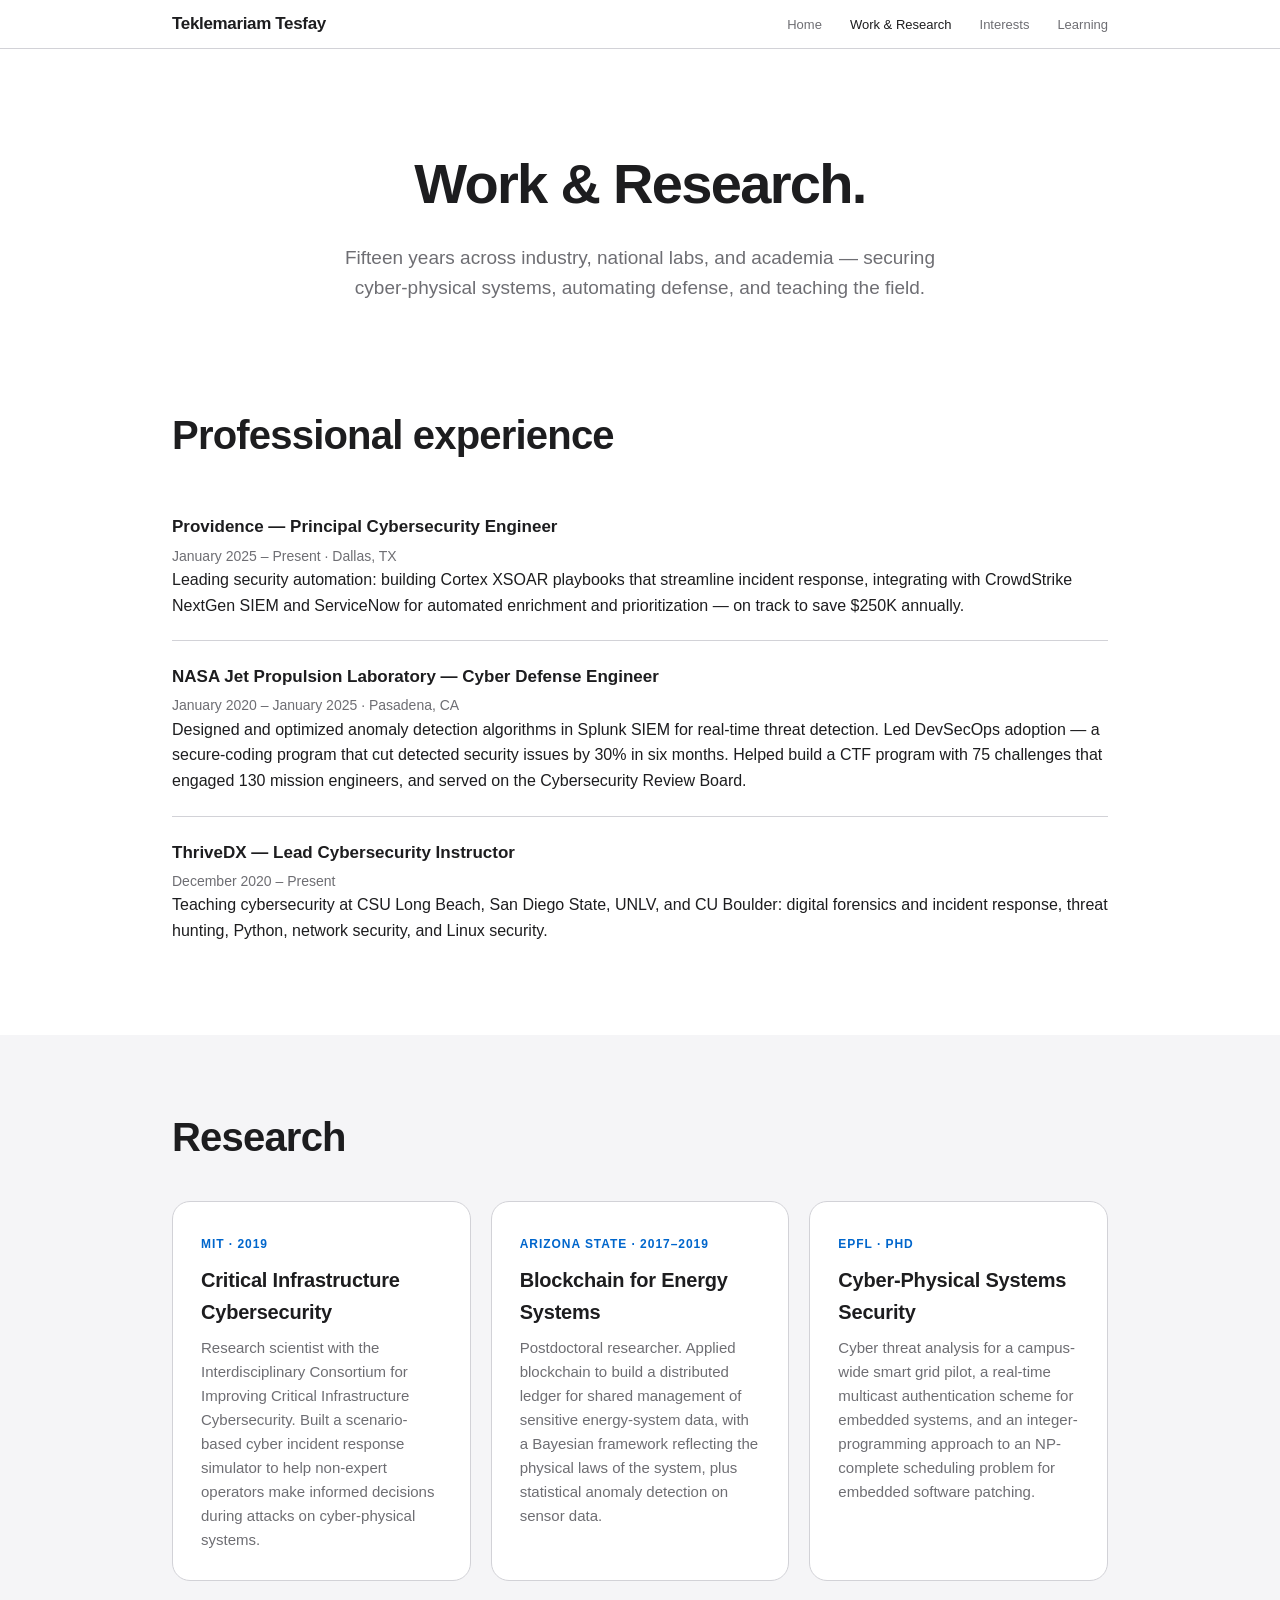
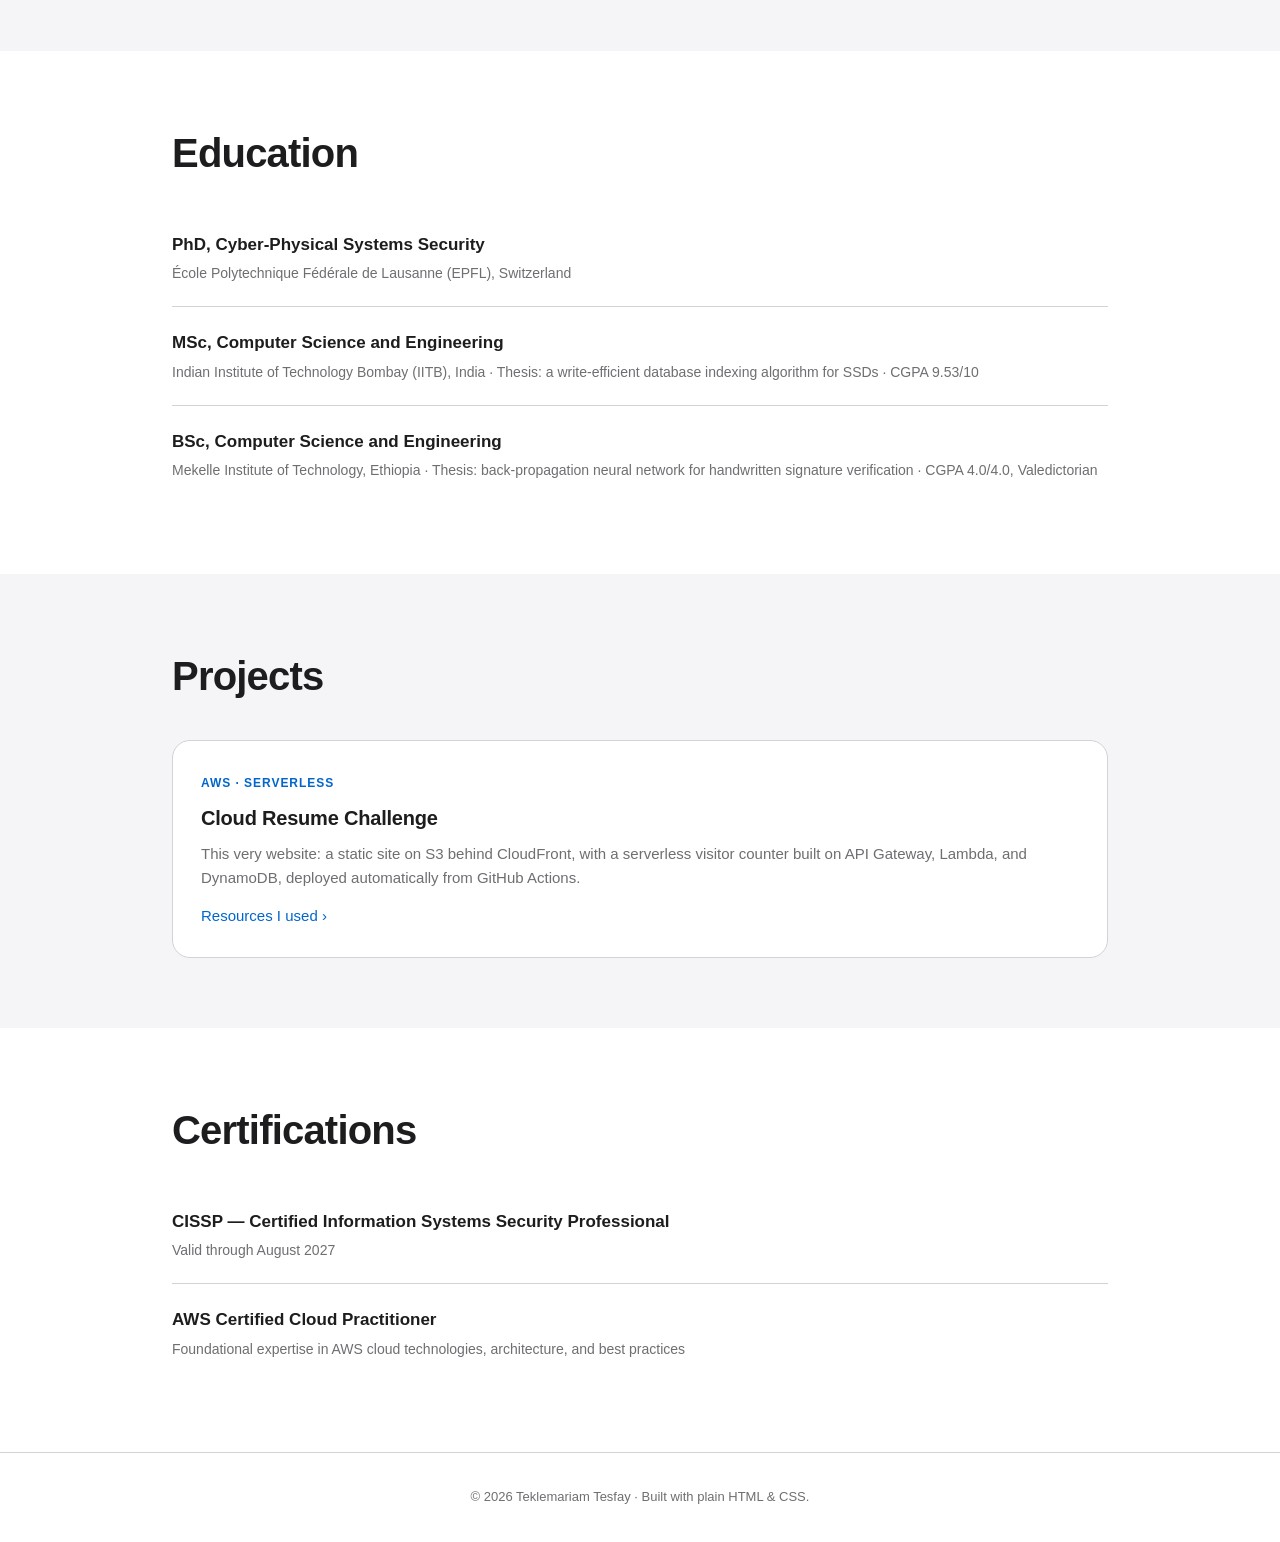
==== academic.html @ 687b1f0e "Replace Cloud Resume Challenge page with full personal website Minimalist Apple-style site: home, wo" ====
<!DOCTYPE html>
<html lang="en">
<head>
  <meta charset="UTF-8" />
  <meta name="viewport" content="width=device-width, initial-scale=1.0" />
  <title>Work &amp; Research — Teklemariam Tesfay</title>
  <link rel="stylesheet" href="css/style.css" />
</head>
<body>

  <nav>
    <div class="nav-inner">
      <a class="nav-name" href="index.html">Teklemariam Tesfay</a>
      <ul class="nav-links">
        <li><a href="index.html">Home</a></li>
        <li><a href="academic.html" class="active">Work &amp; Research</a></li>
        <li><a href="interests.html">Interests</a></li>
        <li><a href="learning.html">Learning</a></li>
      </ul>
    </div>
  </nav>

  <header class="page-header">
    <h1>Work &amp; Research.</h1>
    <p>Fifteen years across industry, national labs, and academia — securing cyber-physical systems, automating defense, and teaching the field.</p>
  </header>

  <section class="band">
    <div class="section-inner">
      <h2>Professional experience</h2>
      <ul class="item-list">
        <li>
          <div class="item-title">Providence — Principal Cybersecurity Engineer</div>
          <div class="item-meta">January 2025 – Present · Dallas, TX</div>
          <p>Leading security automation: building Cortex XSOAR playbooks that streamline
          incident response, integrating with CrowdStrike NextGen SIEM and ServiceNow for
          automated enrichment and prioritization — on track to save $250K annually.</p>
        </li>
        <li>
          <div class="item-title">NASA Jet Propulsion Laboratory — Cyber Defense Engineer</div>
          <div class="item-meta">January 2020 – January 2025 · Pasadena, CA</div>
          <p>Designed and optimized anomaly detection algorithms in Splunk SIEM for
          real-time threat detection. Led DevSecOps adoption — a secure-coding program
          that cut detected security issues by 30% in six months. Helped build a CTF
          program with 75 challenges that engaged 130 mission engineers, and served on
          the Cybersecurity Review Board.</p>
        </li>
        <li>
          <div class="item-title">ThriveDX — Lead Cybersecurity Instructor</div>
          <div class="item-meta">December 2020 – Present</div>
          <p>Teaching cybersecurity at CSU Long Beach, San Diego State, UNLV, and CU Boulder:
          digital forensics and incident response, threat hunting, Python, network security,
          and Linux security.</p>
        </li>
      </ul>
    </div>
  </section>

  <section class="band alt">
    <div class="section-inner">
      <h2>Research</h2>
      <div class="card-grid">
        <div class="card">
          <span class="eyebrow">MIT · 2019</span>
          <h3>Critical Infrastructure Cybersecurity</h3>
          <p>Research scientist with the Interdisciplinary Consortium for Improving Critical
          Infrastructure Cybersecurity. Built a scenario-based cyber incident response
          simulator to help non-expert operators make informed decisions during attacks
          on cyber-physical systems.</p>
        </div>
        <div class="card">
          <span class="eyebrow">Arizona State · 2017–2019</span>
          <h3>Blockchain for Energy Systems</h3>
          <p>Postdoctoral researcher. Applied blockchain to build a distributed ledger for
          shared management of sensitive energy-system data, with a Bayesian framework
          reflecting the physical laws of the system, plus statistical anomaly detection
          on sensor data.</p>
        </div>
        <div class="card">
          <span class="eyebrow">EPFL · PhD</span>
          <h3>Cyber-Physical Systems Security</h3>
          <p>Cyber threat analysis for a campus-wide smart grid pilot, a real-time multicast
          authentication scheme for embedded systems, and an integer-programming approach
          to an NP-complete scheduling problem for embedded software patching.</p>
        </div>
      </div>
    </div>
  </section>

  <section class="band">
    <div class="section-inner">
      <h2>Education</h2>
      <ul class="item-list">
        <li>
          <div class="item-title">PhD, Cyber-Physical Systems Security</div>
          <div class="item-meta">École Polytechnique Fédérale de Lausanne (EPFL), Switzerland</div>
        </li>
        <li>
          <div class="item-title">MSc, Computer Science and Engineering</div>
          <div class="item-meta">Indian Institute of Technology Bombay (IITB), India · Thesis: a write-efficient database indexing algorithm for SSDs · CGPA 9.53/10</div>
        </li>
        <li>
          <div class="item-title">BSc, Computer Science and Engineering</div>
          <div class="item-meta">Mekelle Institute of Technology, Ethiopia · Thesis: back-propagation neural network for handwritten signature verification · CGPA 4.0/4.0, Valedictorian</div>
        </li>
      </ul>
    </div>
  </section>

  <section class="band alt">
    <div class="section-inner">
      <h2>Projects</h2>
      <div class="card-grid">
        <div class="card">
          <span class="eyebrow">AWS · Serverless</span>
          <h3>Cloud Resume Challenge</h3>
          <p>This very website: a static site on S3 behind CloudFront, with a serverless
          visitor counter built on API Gateway, Lambda, and DynamoDB, deployed
          automatically from GitHub Actions.</p>
          <a class="card-link" href="interests.html#cloud-resume-resources">Resources I used &rsaquo;</a>
        </div>
      </div>
    </div>
  </section>

  <section class="band">
    <div class="section-inner">
      <h2>Certifications</h2>
      <ul class="item-list">
        <li>
          <div class="item-title">CISSP — Certified Information Systems Security Professional</div>
          <div class="item-meta">Valid through August 2027</div>
        </li>
        <li>
          <div class="item-title">AWS Certified Cloud Practitioner</div>
          <div class="item-meta">Foundational expertise in AWS cloud technologies, architecture, and best practices</div>
        </li>
      </ul>
    </div>
  </section>

  <footer>
    <p>© 2026 Teklemariam Tesfay · Built with plain HTML &amp; CSS.</p>
  </footer>

</body>
</html>
---- css/style.css ----
/* ============================================
   Minimalist personal site — Apple-inspired
   Edit the variables below to tweak the look.
   ============================================ */

:root {
  --text: #1d1d1f;
  --text-secondary: #6e6e73;
  --bg: #ffffff;
  --bg-alt: #f5f5f7;
  --accent: #0066cc;
  --border: #d2d2d7;
  --nav-bg: rgba(255, 255, 255, 0.72);
  --card-bg: #ffffff;
  --radius: 18px;
  --max-width: 980px;
}

@media (prefers-color-scheme: dark) {
  :root {
    --text: #f5f5f7;
    --text-secondary: #86868b;
    --bg: #000000;
    --bg-alt: #161617;
    --accent: #2997ff;
    --border: #333336;
    --nav-bg: rgba(22, 22, 23, 0.72);
    --card-bg: #1d1d1f;
  }
}

* {
  margin: 0;
  padding: 0;
  box-sizing: border-box;
}

html {
  scroll-behavior: smooth;
}

body {
  font-family: -apple-system, BlinkMacSystemFont, "SF Pro Text", "Helvetica Neue",
    Helvetica, Arial, sans-serif;
  color: var(--text);
  background: var(--bg);
  line-height: 1.6;
  -webkit-font-smoothing: antialiased;
  text-rendering: optimizeLegibility;
}

/* ---------- Navigation ---------- */

nav {
  position: sticky;
  top: 0;
  z-index: 100;
  background: var(--nav-bg);
  -webkit-backdrop-filter: saturate(180%) blur(20px);
  backdrop-filter: saturate(180%) blur(20px);
  border-bottom: 1px solid var(--border);
}

.nav-inner {
  max-width: var(--max-width);
  margin: 0 auto;
  padding: 0 22px;
  height: 48px;
  display: flex;
  align-items: center;
  justify-content: space-between;
}

.nav-name {
  font-size: 17px;
  font-weight: 600;
  color: var(--text);
  text-decoration: none;
  letter-spacing: -0.02em;
}

.nav-links {
  display: flex;
  gap: 28px;
  list-style: none;
}

.nav-links a {
  font-size: 13px;
  color: var(--text-secondary);
  text-decoration: none;
  transition: color 0.2s ease;
}

.nav-links a:hover,
.nav-links a.active {
  color: var(--text);
}

/* ---------- Hero ---------- */

.hero {
  max-width: var(--max-width);
  margin: 0 auto;
  padding: 130px 22px 100px;
  text-align: center;
}

.hero h1 {
  font-size: clamp(44px, 8vw, 72px);
  font-weight: 700;
  letter-spacing: -0.03em;
  line-height: 1.07;
}

.hero .tagline {
  margin-top: 18px;
  font-size: clamp(19px, 3vw, 26px);
  font-weight: 400;
  color: var(--text-secondary);
  letter-spacing: -0.01em;
}

.hero .actions {
  margin-top: 34px;
  display: flex;
  gap: 14px;
  justify-content: center;
  flex-wrap: wrap;
}

/* ---------- Buttons & links ---------- */

.btn {
  display: inline-block;
  padding: 10px 22px;
  border-radius: 980px;
  font-size: 15px;
  text-decoration: none;
  transition: opacity 0.2s ease;
}

.btn:hover {
  opacity: 0.85;
}

.btn-primary {
  background: var(--accent);
  color: #fff;
}

.btn-secondary {
  color: var(--accent);
  border: 1px solid var(--accent);
}

a.text-link {
  color: var(--accent);
  text-decoration: none;
}

a.text-link:hover {
  text-decoration: underline;
}

/* ---------- Page sections ---------- */

.page-header {
  max-width: var(--max-width);
  margin: 0 auto;
  padding: 90px 22px 30px;
  text-align: center;
}

.page-header h1 {
  font-size: clamp(36px, 6vw, 56px);
  font-weight: 700;
  letter-spacing: -0.03em;
}

.page-header p {
  margin-top: 14px;
  font-size: 19px;
  color: var(--text-secondary);
  max-width: 620px;
  margin-left: auto;
  margin-right: auto;
}

section.band {
  padding: 70px 0;
}

section.band.alt {
  background: var(--bg-alt);
}

.section-inner {
  max-width: var(--max-width);
  margin: 0 auto;
  padding: 0 22px;
}

.section-inner h2 {
  font-size: clamp(28px, 4.5vw, 40px);
  font-weight: 700;
  letter-spacing: -0.02em;
  margin-bottom: 8px;
}

.section-inner > p.lede {
  font-size: 18px;
  color: var(--text-secondary);
  max-width: 640px;
  margin-bottom: 36px;
}

/* ---------- Cards ---------- */

.card-grid {
  display: grid;
  grid-template-columns: repeat(auto-fit, minmax(280px, 1fr));
  gap: 20px;
  margin-top: 32px;
}

.card {
  background: var(--card-bg);
  border: 1px solid var(--border);
  border-radius: var(--radius);
  padding: 28px;
  transition: transform 0.25s ease, box-shadow 0.25s ease;
}

.card:hover {
  transform: translateY(-3px);
  box-shadow: 0 10px 30px rgba(0, 0, 0, 0.08);
}

.card .eyebrow {
  font-size: 12px;
  font-weight: 600;
  text-transform: uppercase;
  letter-spacing: 0.08em;
  color: var(--accent);
}

.card h3 {
  margin-top: 8px;
  font-size: 20px;
  font-weight: 600;
  letter-spacing: -0.01em;
}

.card p {
  margin-top: 8px;
  font-size: 15px;
  color: var(--text-secondary);
}

.card .card-link {
  display: inline-block;
  margin-top: 14px;
  font-size: 15px;
  color: var(--accent);
  text-decoration: none;
}

.card .card-link:hover {
  text-decoration: underline;
}

/* ---------- Simple lists (publications, notes) ---------- */

.item-list {
  list-style: none;
  margin-top: 24px;
}

.item-list li {
  padding: 22px 0;
  border-bottom: 1px solid var(--border);
}

.item-list li:last-child {
  border-bottom: none;
}

.item-list .item-title {
  font-size: 17px;
  font-weight: 600;
}

.item-list .item-meta {
  font-size: 14px;
  color: var(--text-secondary);
  margin-top: 4px;
}

/* ---------- Footer ---------- */

footer {
  border-top: 1px solid var(--border);
  padding: 34px 22px;
  text-align: center;
  font-size: 13px;
  color: var(--text-secondary);
}

footer a {
  color: var(--text-secondary);
}

/* ---------- Small screens ---------- */

@media (max-width: 600px) {
  .nav-links {
    gap: 16px;
  }
  .hero {
    padding: 90px 22px 70px;
  }
}
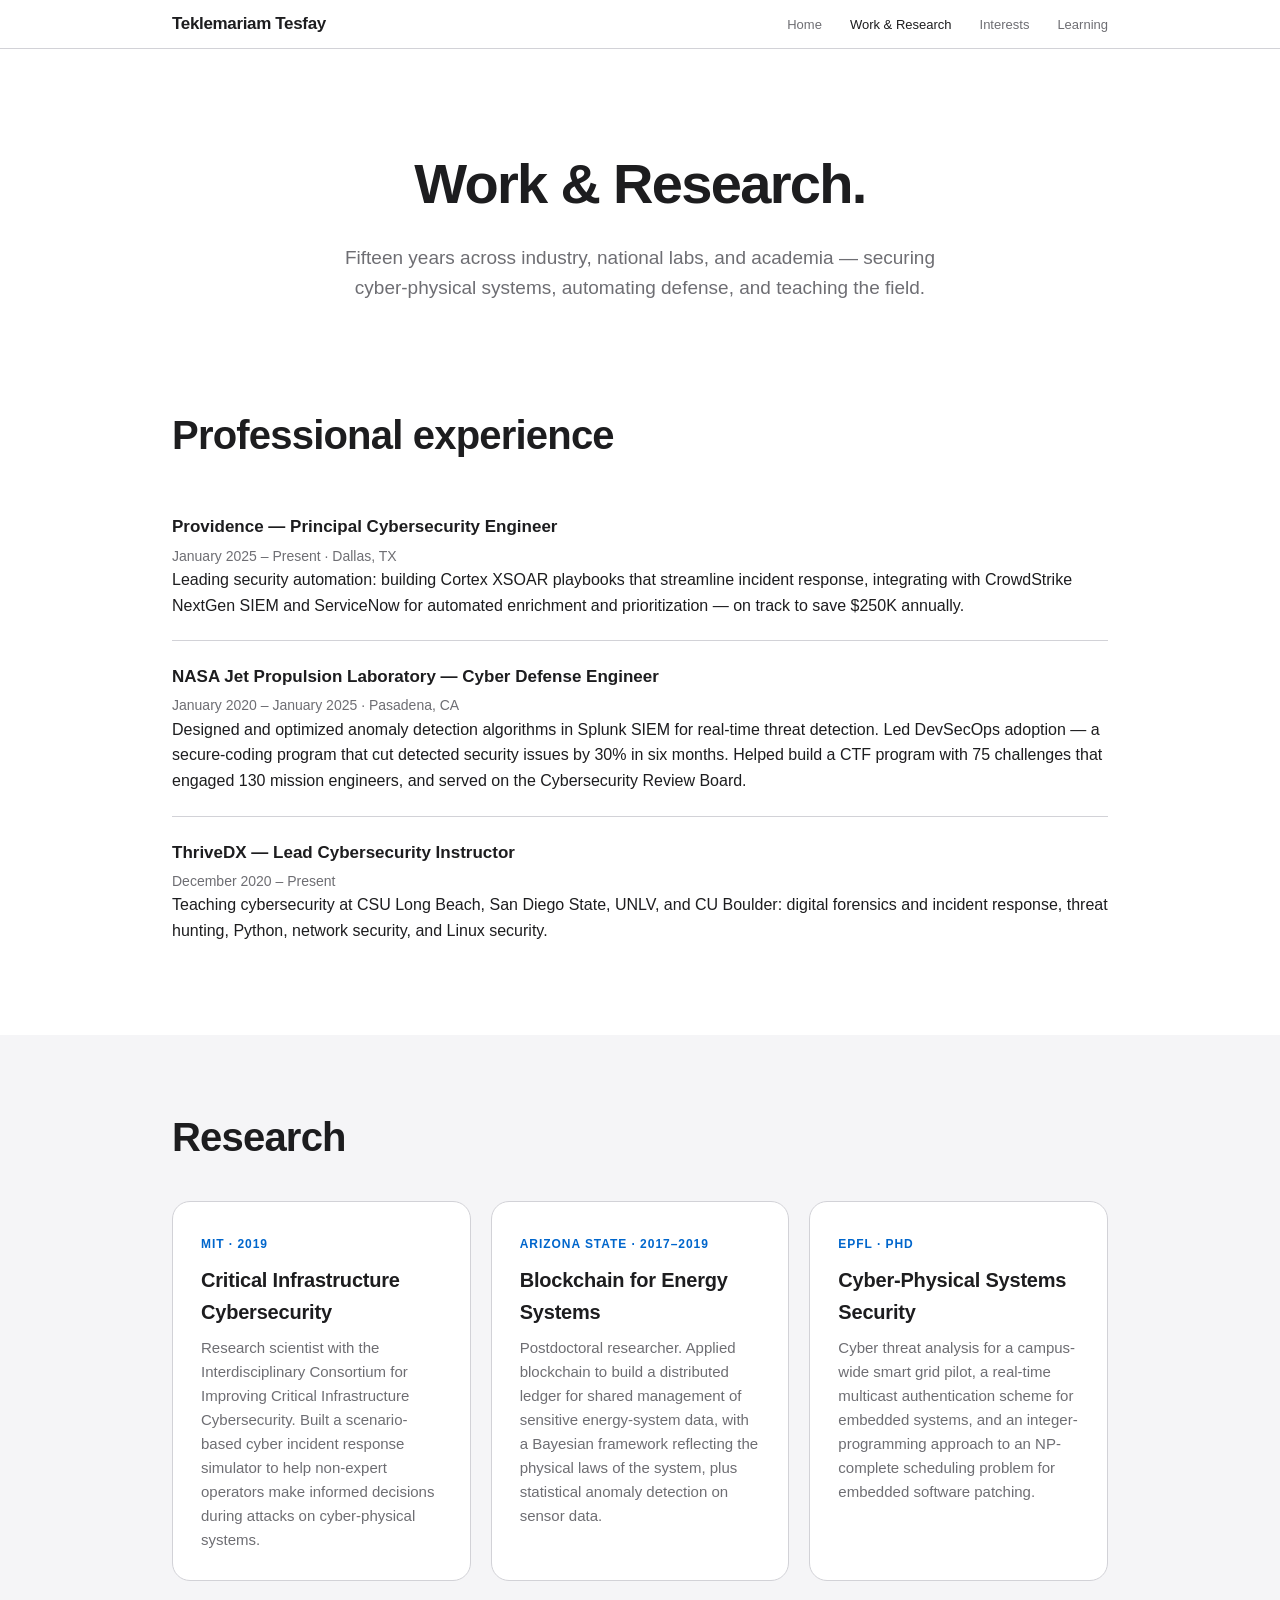
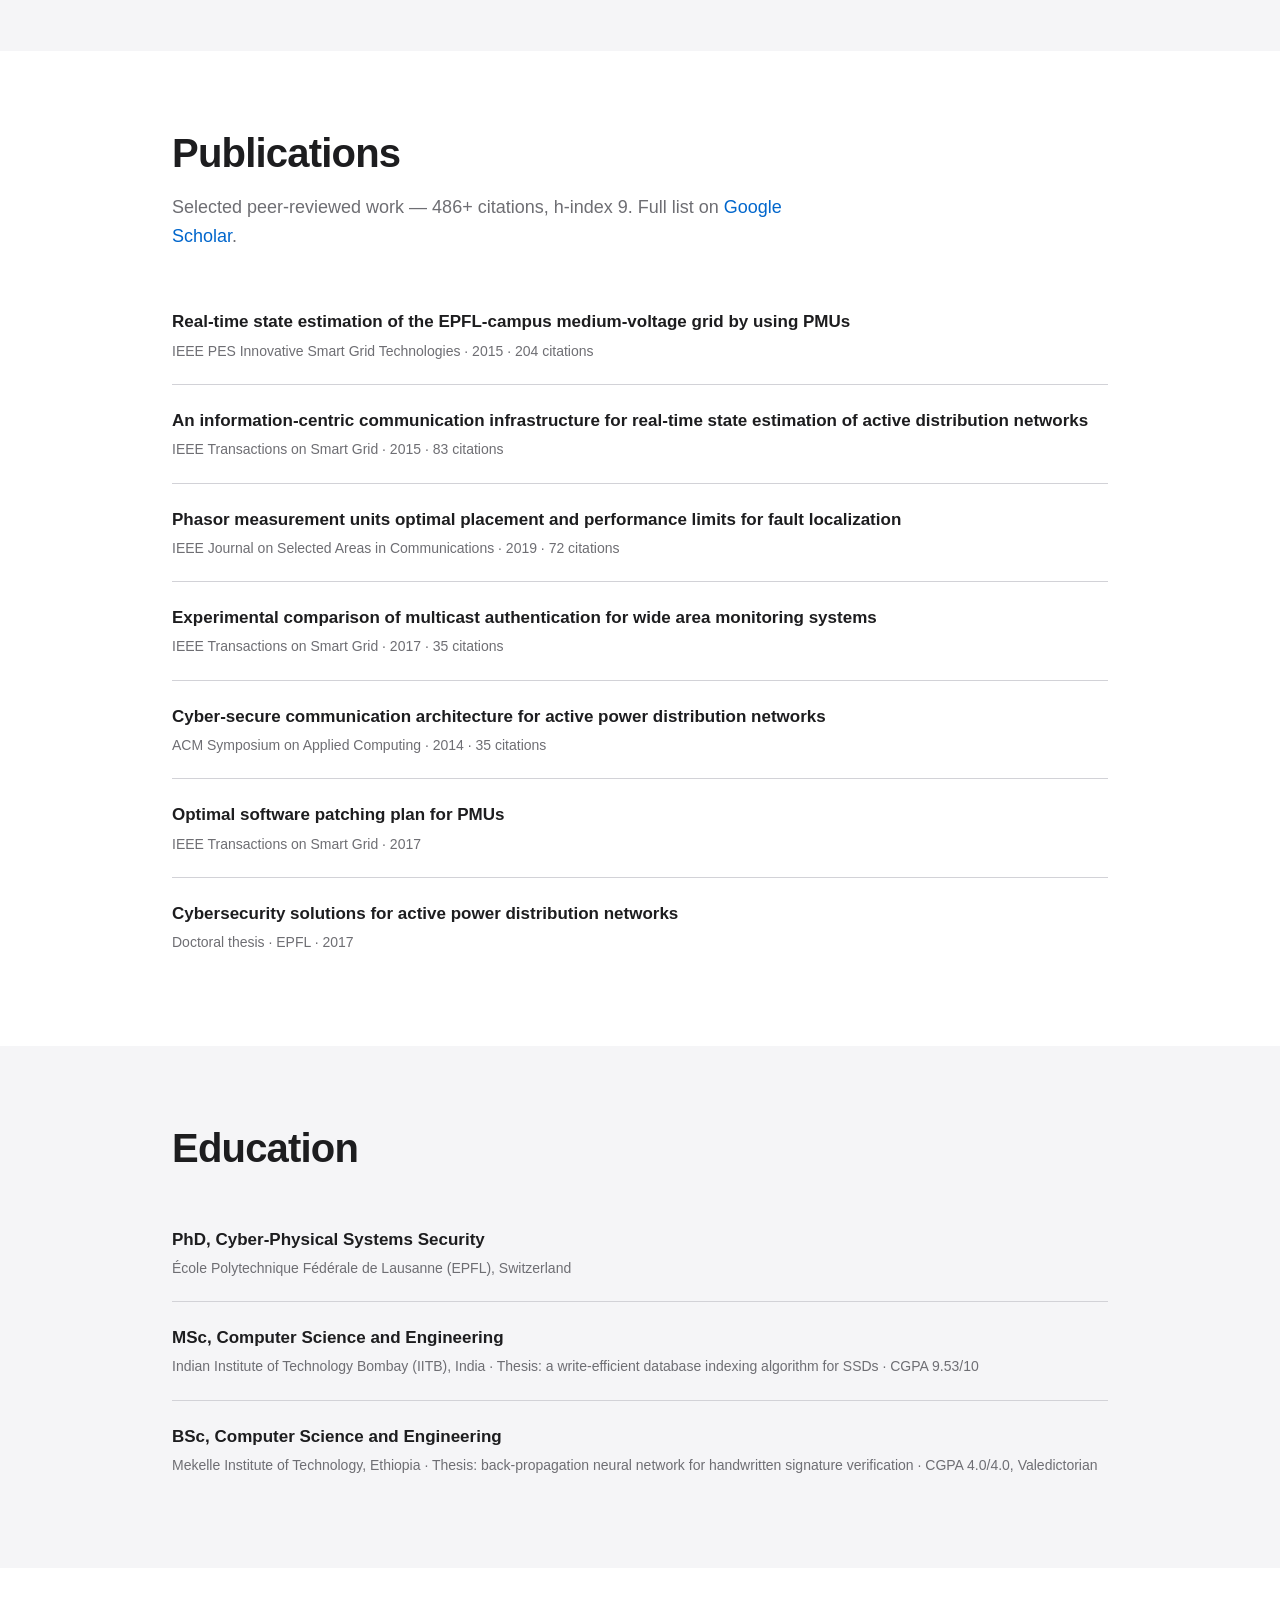
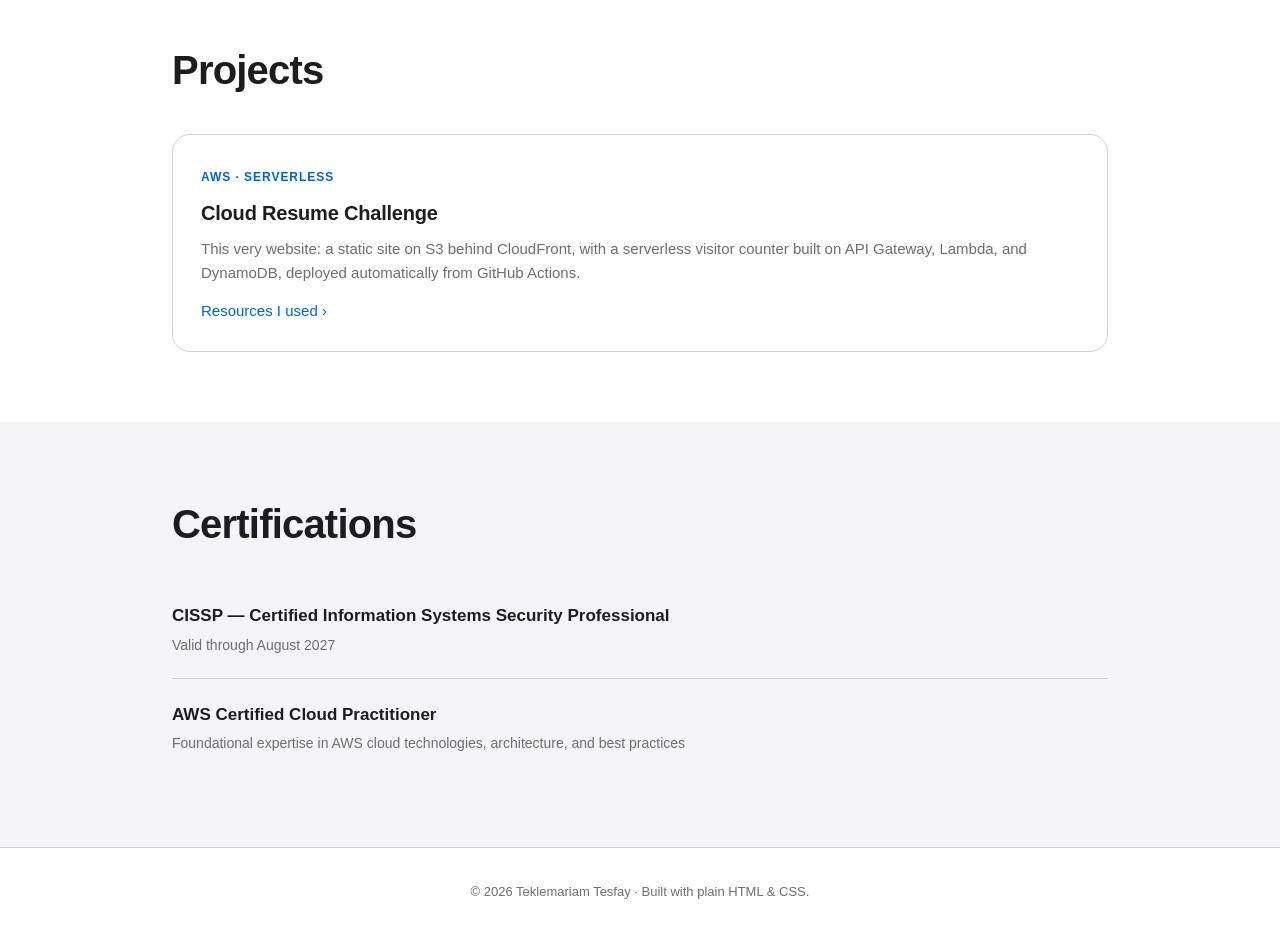
==== commit 77df7043: "Enrich site with LinkedIn and Google Scholar content Add real publications section (486+ citations, " ====
--- a/academic.html
+++ b/academic.html
@@ -89,6 +89,44 @@
 
   <section class="band">
     <div class="section-inner">
+      <h2>Publications</h2>
+      <p class="lede">Selected peer-reviewed work — 486+ citations, h-index 9.
+      Full list on <a class="text-link" target="_blank" rel="noopener" href="https://scholar.google.com/citations?user=1O4qzy0AAAAJ">Google Scholar</a>.</p>
+      <ul class="item-list">
+        <li>
+          <div class="item-title">Real-time state estimation of the EPFL-campus medium-voltage grid by using PMUs</div>
+          <div class="item-meta">IEEE PES Innovative Smart Grid Technologies · 2015 · 204 citations</div>
+        </li>
+        <li>
+          <div class="item-title">An information-centric communication infrastructure for real-time state estimation of active distribution networks</div>
+          <div class="item-meta">IEEE Transactions on Smart Grid · 2015 · 83 citations</div>
+        </li>
+        <li>
+          <div class="item-title">Phasor measurement units optimal placement and performance limits for fault localization</div>
+          <div class="item-meta">IEEE Journal on Selected Areas in Communications · 2019 · 72 citations</div>
+        </li>
+        <li>
+          <div class="item-title">Experimental comparison of multicast authentication for wide area monitoring systems</div>
+          <div class="item-meta">IEEE Transactions on Smart Grid · 2017 · 35 citations</div>
+        </li>
+        <li>
+          <div class="item-title">Cyber-secure communication architecture for active power distribution networks</div>
+          <div class="item-meta">ACM Symposium on Applied Computing · 2014 · 35 citations</div>
+        </li>
+        <li>
+          <div class="item-title">Optimal software patching plan for PMUs</div>
+          <div class="item-meta">IEEE Transactions on Smart Grid · 2017</div>
+        </li>
+        <li>
+          <div class="item-title">Cybersecurity solutions for active power distribution networks</div>
+          <div class="item-meta">Doctoral thesis · EPFL · 2017</div>
+        </li>
+      </ul>
+    </div>
+  </section>
+
+  <section class="band alt">
+    <div class="section-inner">
       <h2>Education</h2>
       <ul class="item-list">
         <li>
@@ -107,7 +145,7 @@
     </div>
   </section>
 
-  <section class="band alt">
+  <section class="band">
     <div class="section-inner">
       <h2>Projects</h2>
       <div class="card-grid">
@@ -123,7 +161,7 @@
     </div>
   </section>
 
-  <section class="band">
+  <section class="band alt">
     <div class="section-inner">
       <h2>Certifications</h2>
       <ul class="item-list">
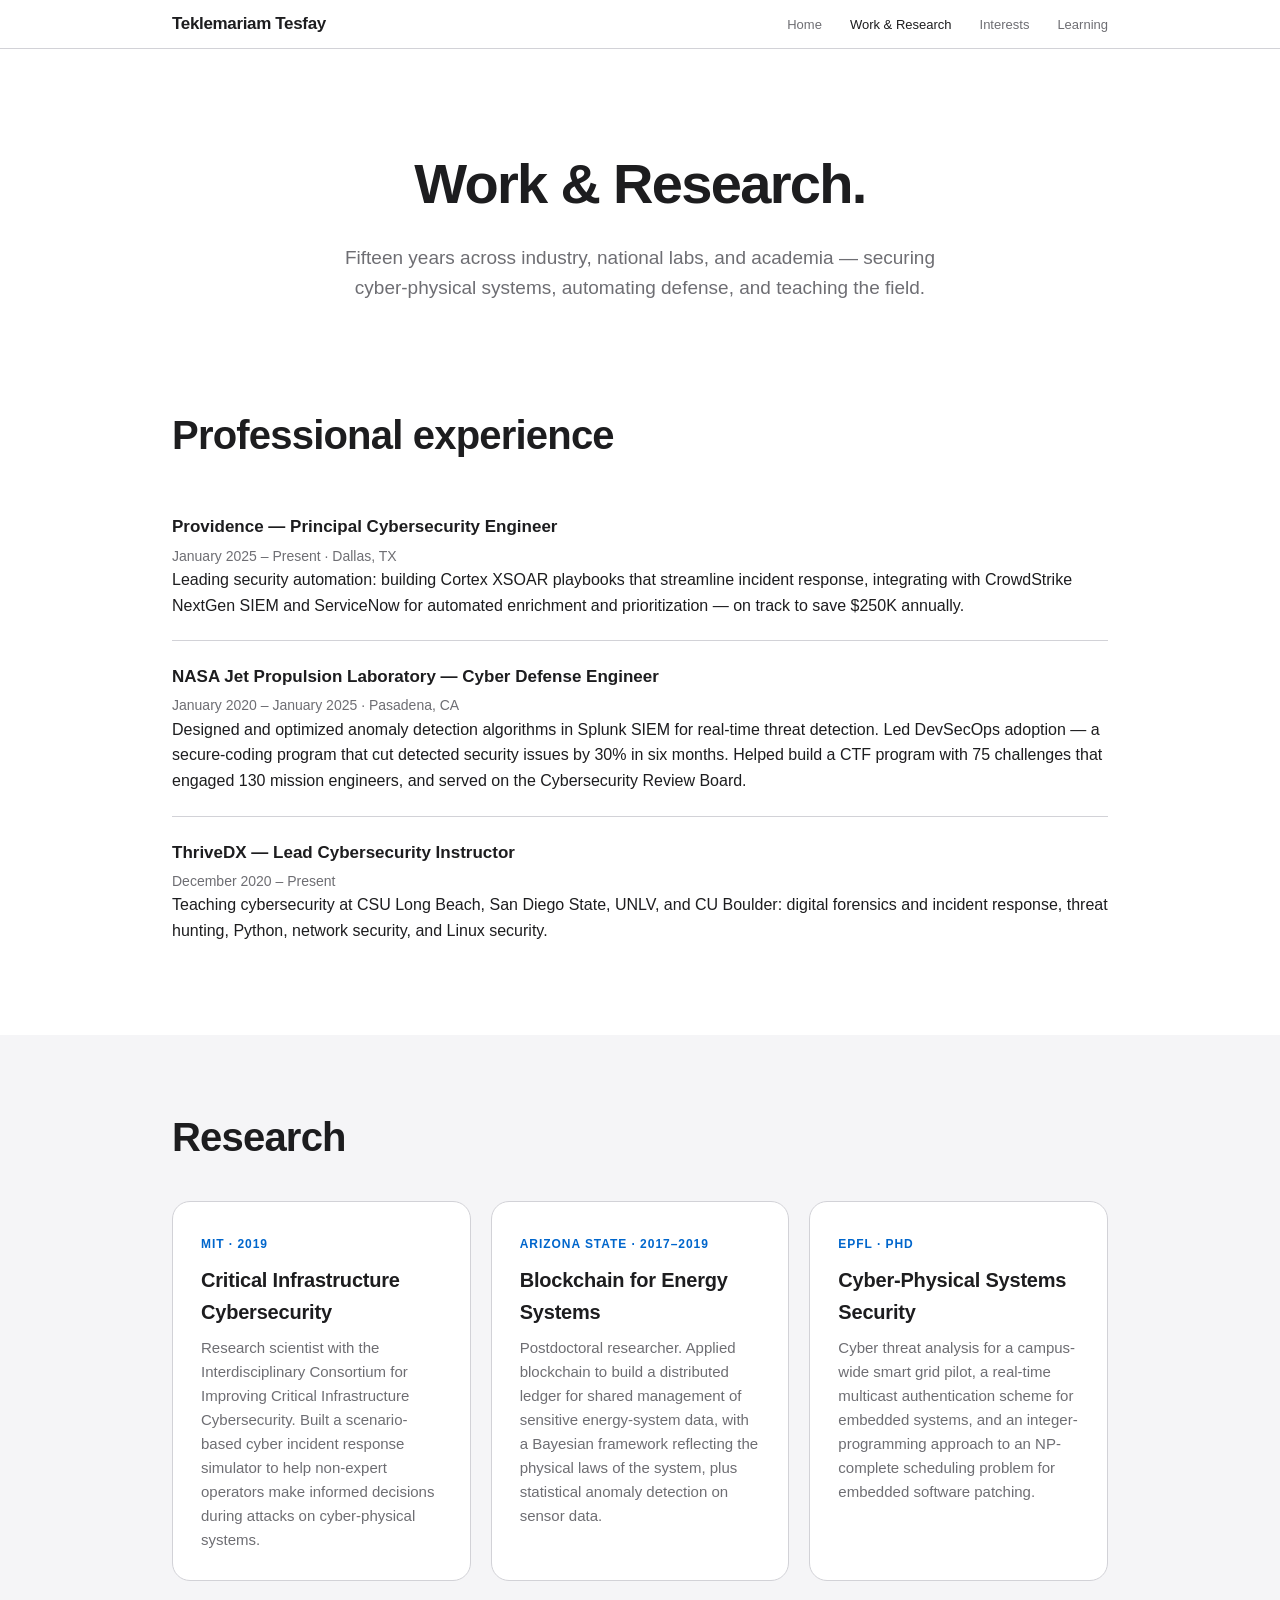
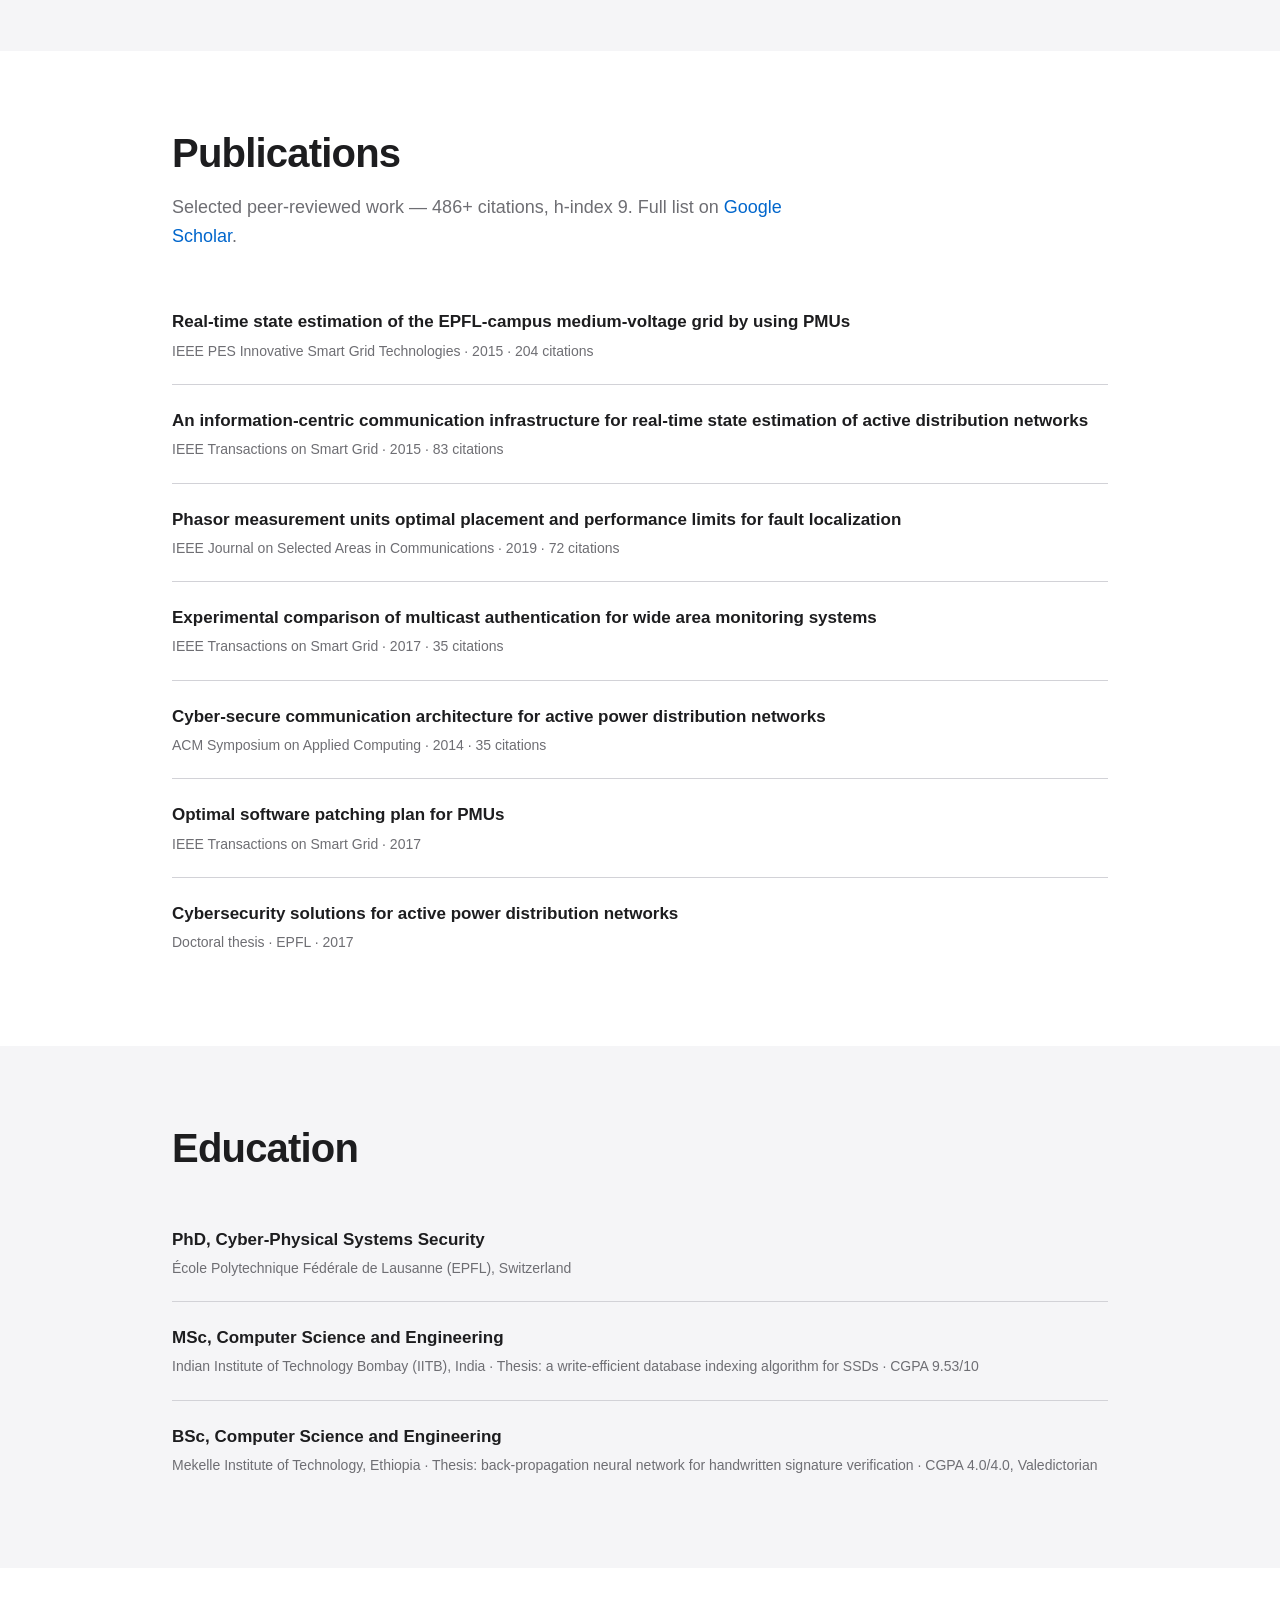
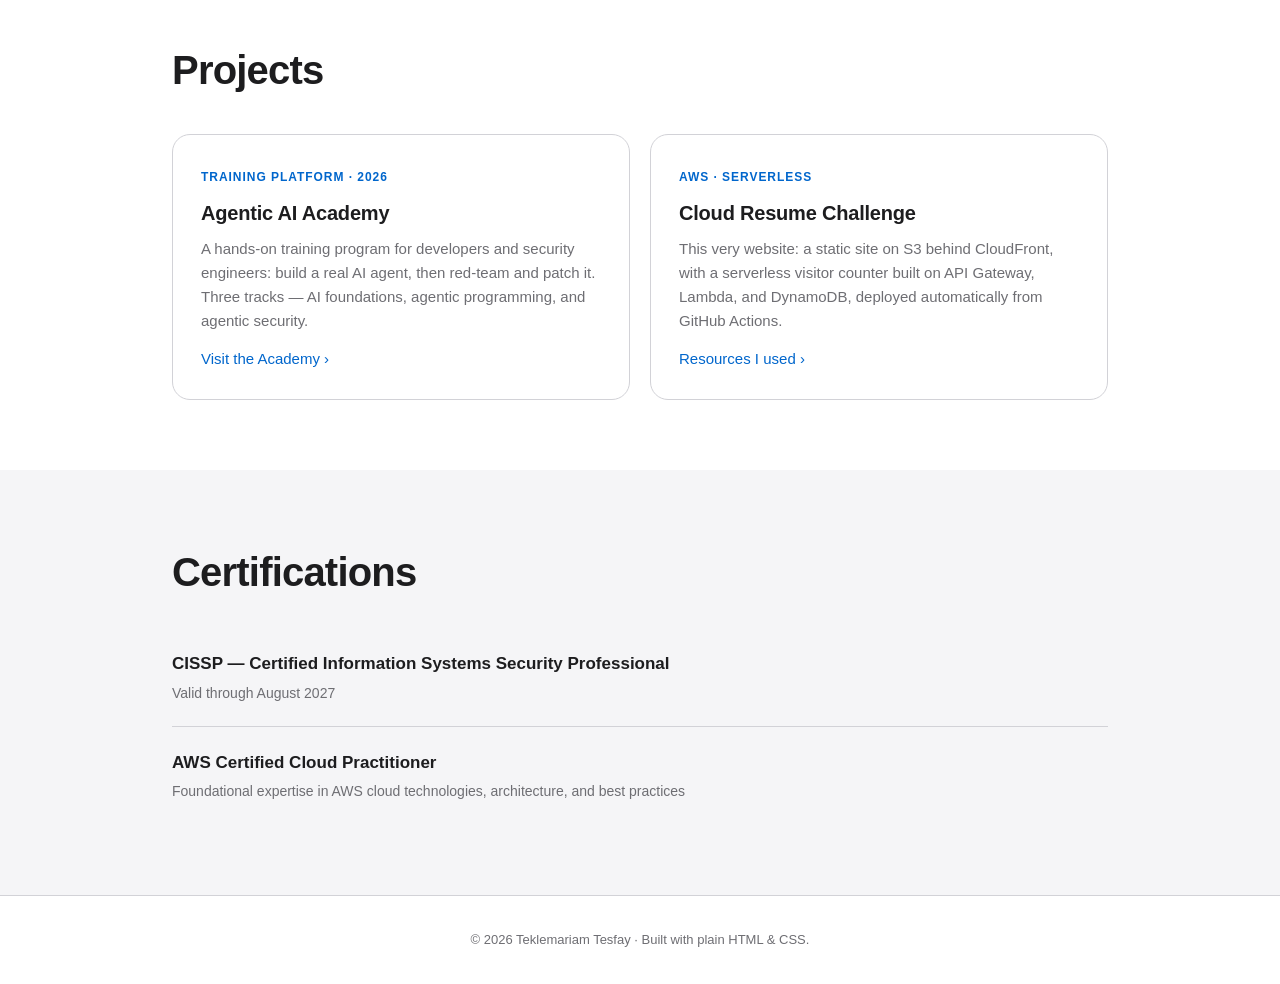
==== commit bccab1ef: "Add Agentic AI Academy to Projects section" ====
--- a/academic.html
+++ b/academic.html
@@ -150,6 +150,14 @@
       <h2>Projects</h2>
       <div class="card-grid">
         <div class="card">
+          <span class="eyebrow">Training platform · 2026</span>
+          <h3>Agentic AI Academy</h3>
+          <p>A hands-on training program for developers and security engineers:
+          build a real AI agent, then red-team and patch it. Three tracks —
+          AI foundations, agentic programming, and agentic security.</p>
+          <a class="card-link" href="https://techtesfay.github.io/agentic-ai-academy/" target="_blank" rel="noopener">Visit the Academy &rsaquo;</a>
+        </div>
+        <div class="card">
           <span class="eyebrow">AWS · Serverless</span>
           <h3>Cloud Resume Challenge</h3>
           <p>This very website: a static site on S3 behind CloudFront, with a serverless
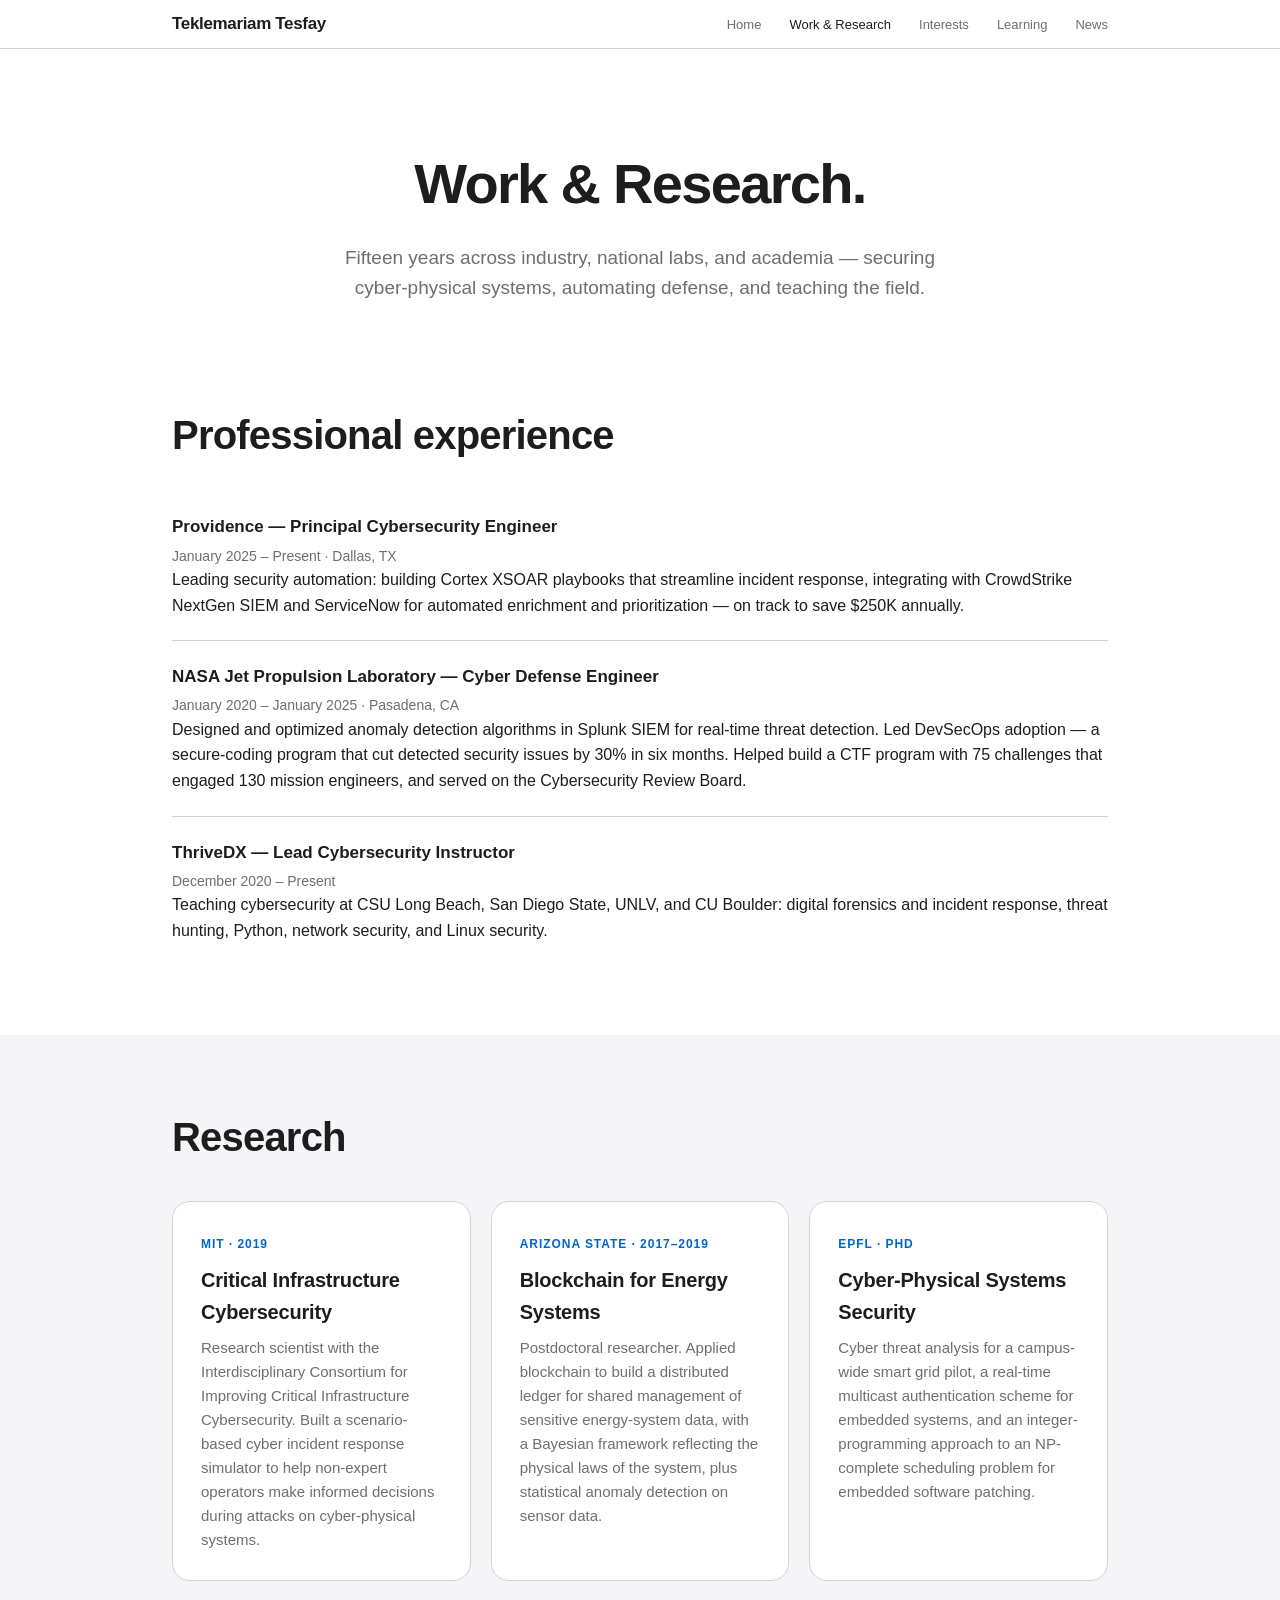
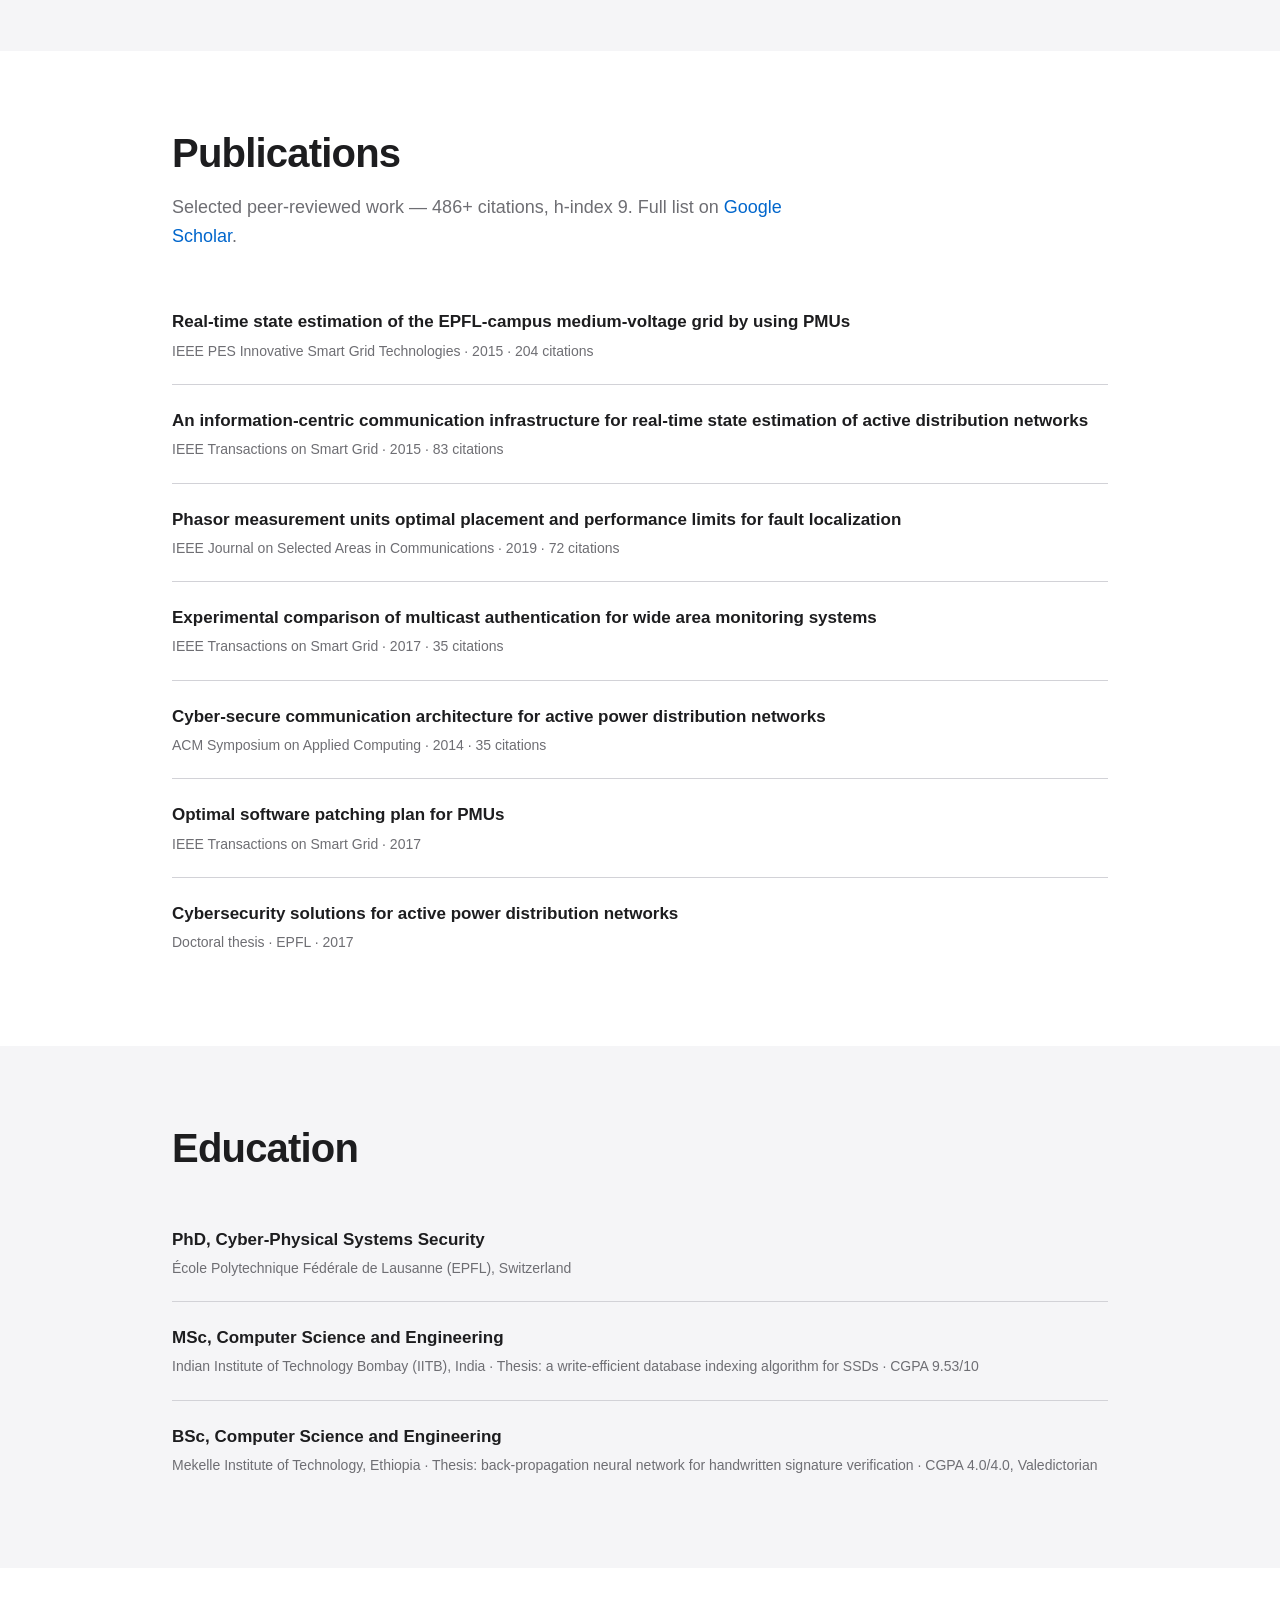
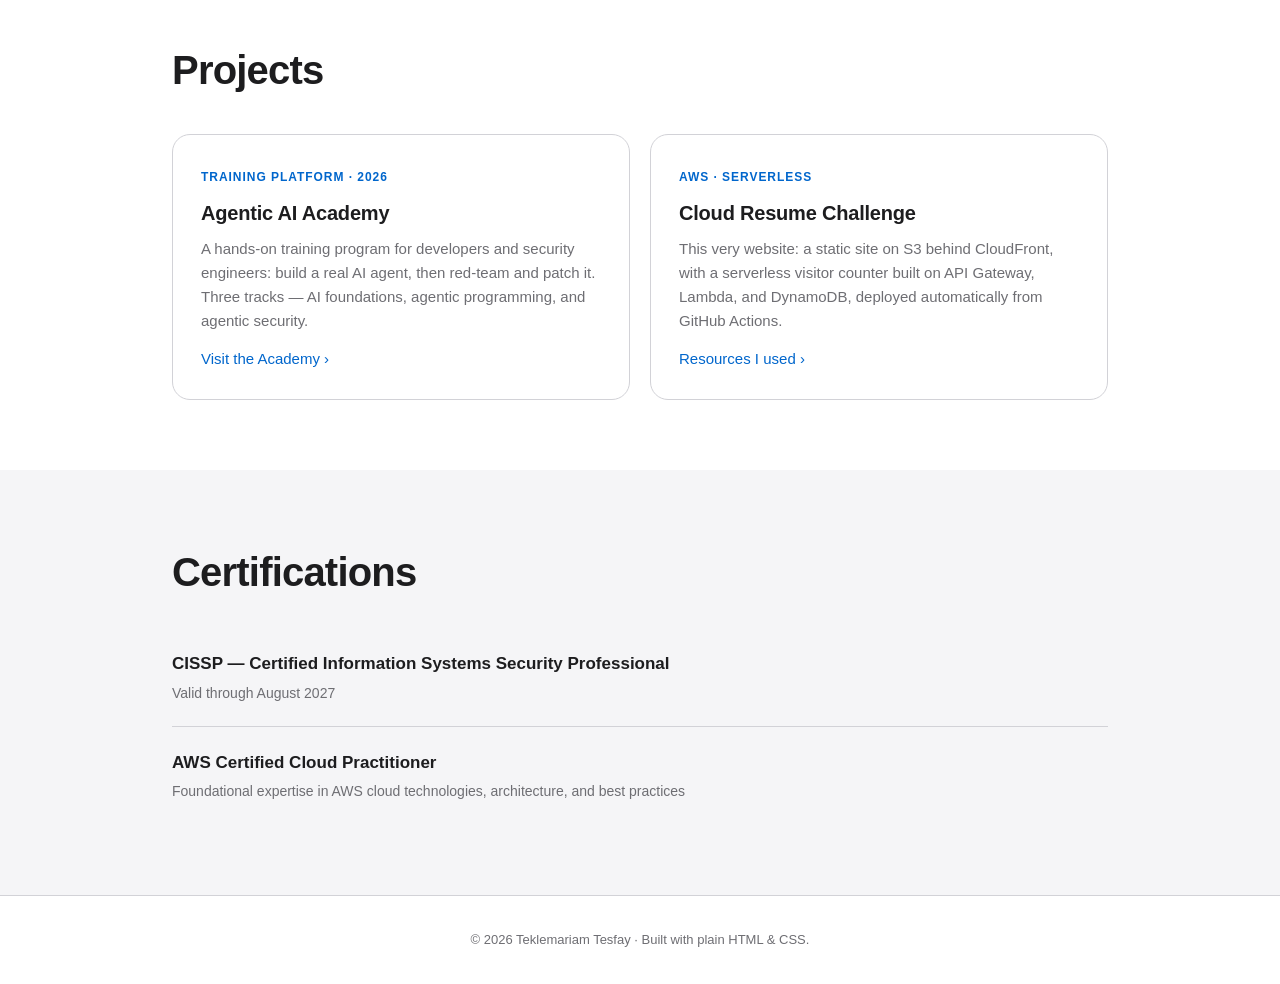
==== commit b8b47065: "Add AI + cybersecurity news page New news.html shows a merged, filterable feed from nine free RSS so" ====
--- a/academic.html
+++ b/academic.html
@@ -5,6 +5,10 @@
   <meta name="viewport" content="width=device-width, initial-scale=1.0" />
   <title>Work &amp; Research — Teklemariam Tesfay</title>
   <link rel="stylesheet" href="css/style.css" />
+  <link rel="icon" href="favicon.ico" sizes="any" />
+  <link rel="icon" type="image/png" sizes="32x32" href="favicon-32x32.png" />
+  <link rel="icon" type="image/png" sizes="16x16" href="favicon-16x16.png" />
+  <link rel="apple-touch-icon" sizes="180x180" href="apple-touch-icon.png" />
 </head>
 <body>
 
@@ -16,6 +20,7 @@
         <li><a href="academic.html" class="active">Work &amp; Research</a></li>
         <li><a href="interests.html">Interests</a></li>
         <li><a href="learning.html">Learning</a></li>
+        <li><a href="news.html">News</a></li>
       </ul>
     </div>
   </nav>
--- a/css/style.css
+++ b/css/style.css
@@ -311,6 +311,70 @@
   color: var(--text-secondary);
 }
 
+/* ---------- News page ---------- */
+
+.news-meta {
+  font-size: 13px;
+  color: var(--text-secondary);
+  margin-bottom: 28px;
+}
+
+.filter-row {
+  display: flex;
+  gap: 8px;
+  flex-wrap: wrap;
+  margin-bottom: 32px;
+}
+
+.filter-pill {
+  font-size: 13px;
+  padding: 6px 16px;
+  border-radius: 980px;
+  border: 1px solid var(--border);
+  background: transparent;
+  color: var(--text-secondary);
+  cursor: pointer;
+  transition: all 0.2s ease;
+  font-family: inherit;
+}
+
+.filter-pill:hover {
+  border-color: var(--accent);
+  color: var(--text);
+}
+
+.filter-pill.active {
+  background: var(--accent);
+  border-color: var(--accent);
+  color: #fff;
+}
+
+.news-item .item-title a {
+  color: var(--text);
+  text-decoration: none;
+}
+
+.news-item .item-title a:hover {
+  color: var(--accent);
+}
+
+.news-item .item-summary {
+  font-size: 14px;
+  color: var(--text-secondary);
+  margin-top: 6px;
+}
+
+.news-item[hidden] {
+  display: none;
+}
+
+.news-empty,
+.news-loading {
+  color: var(--text-secondary);
+  font-size: 15px;
+  padding: 20px 0;
+}
+
 /* ---------- Small screens ---------- */
 
 @media (max-width: 600px) {
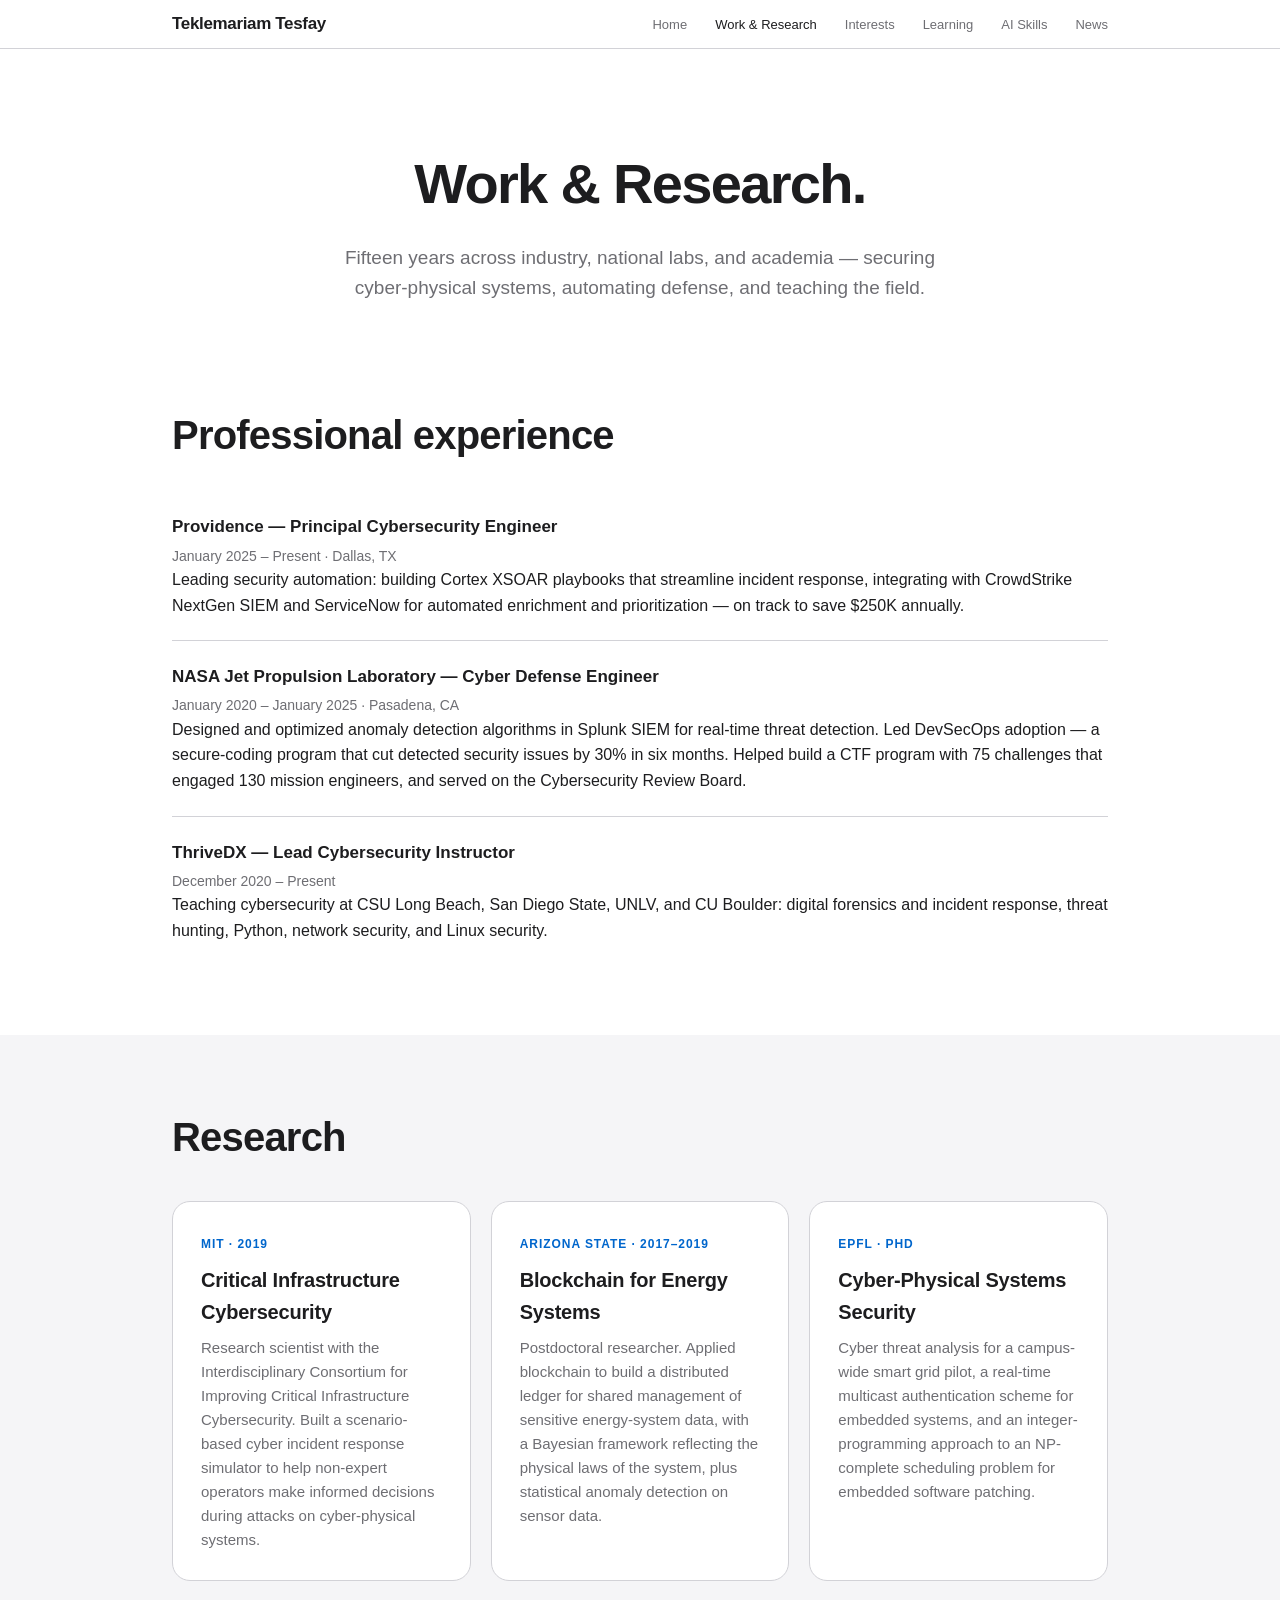
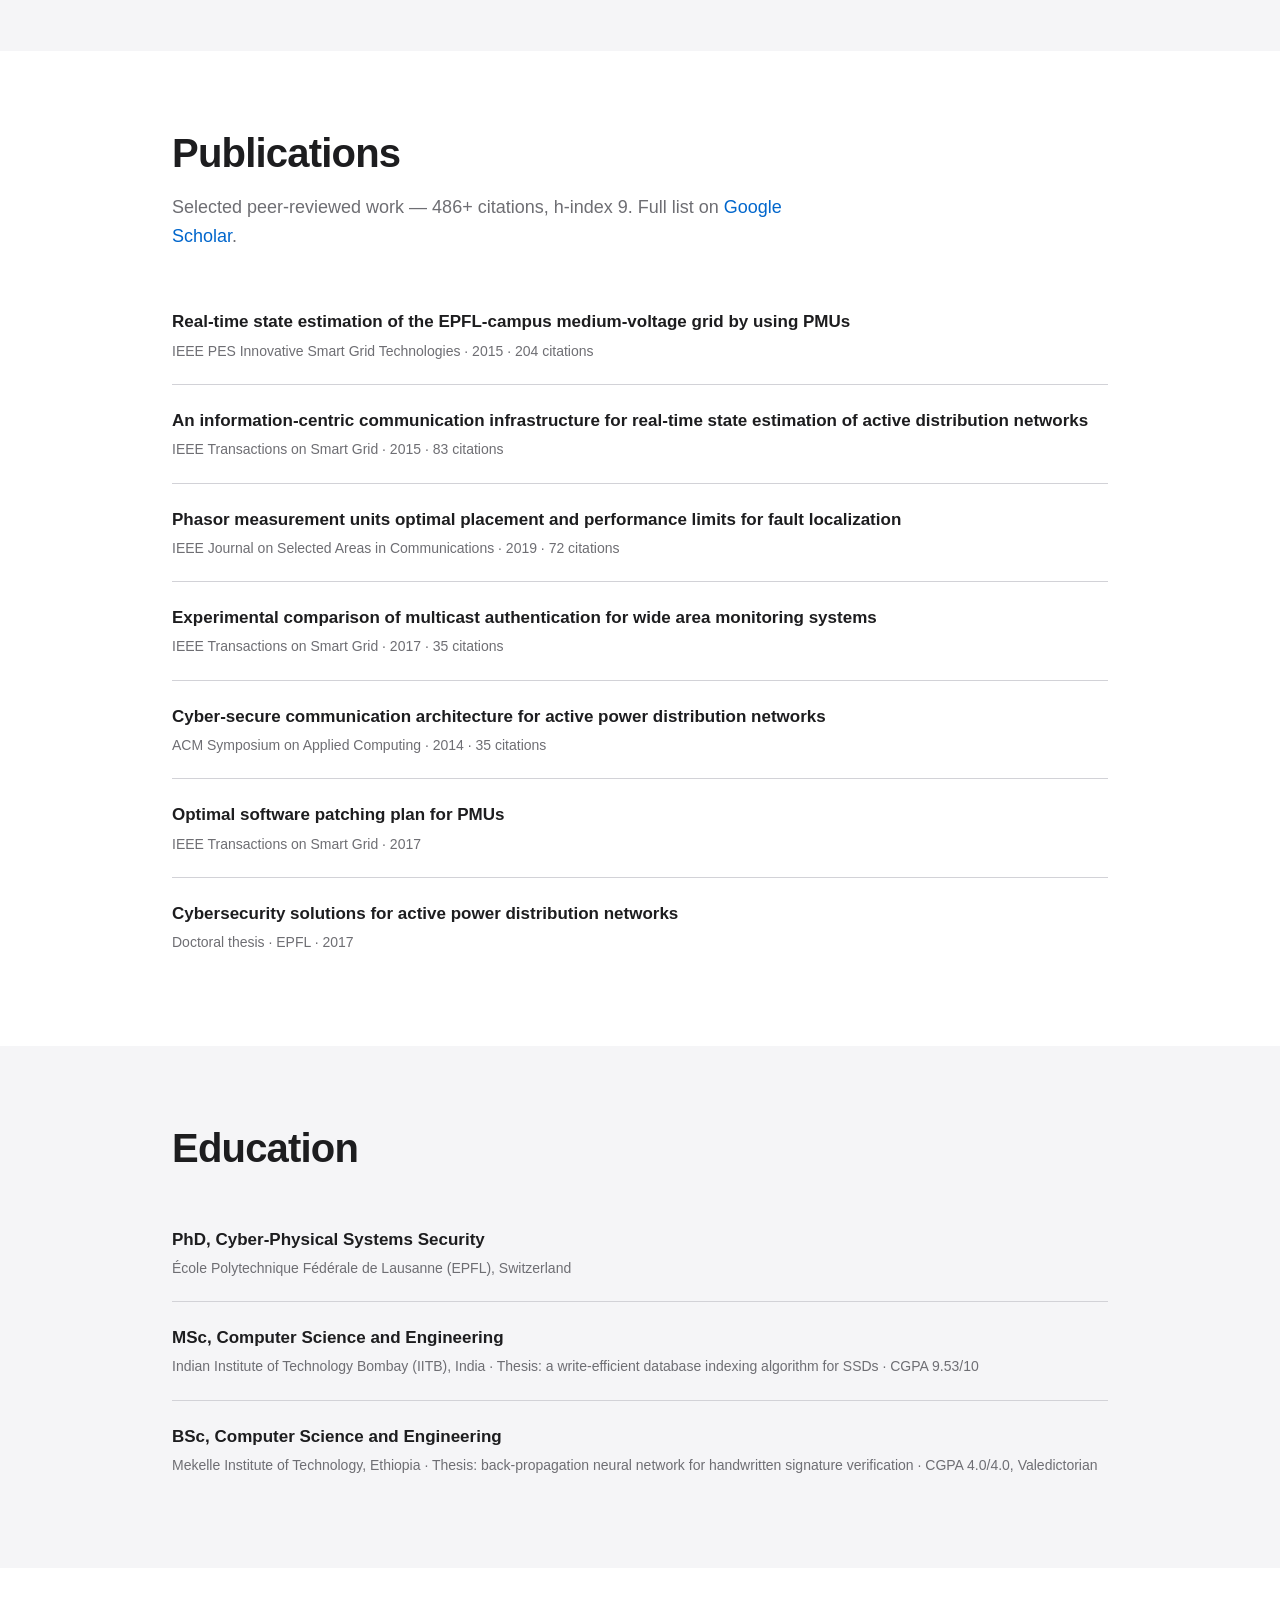
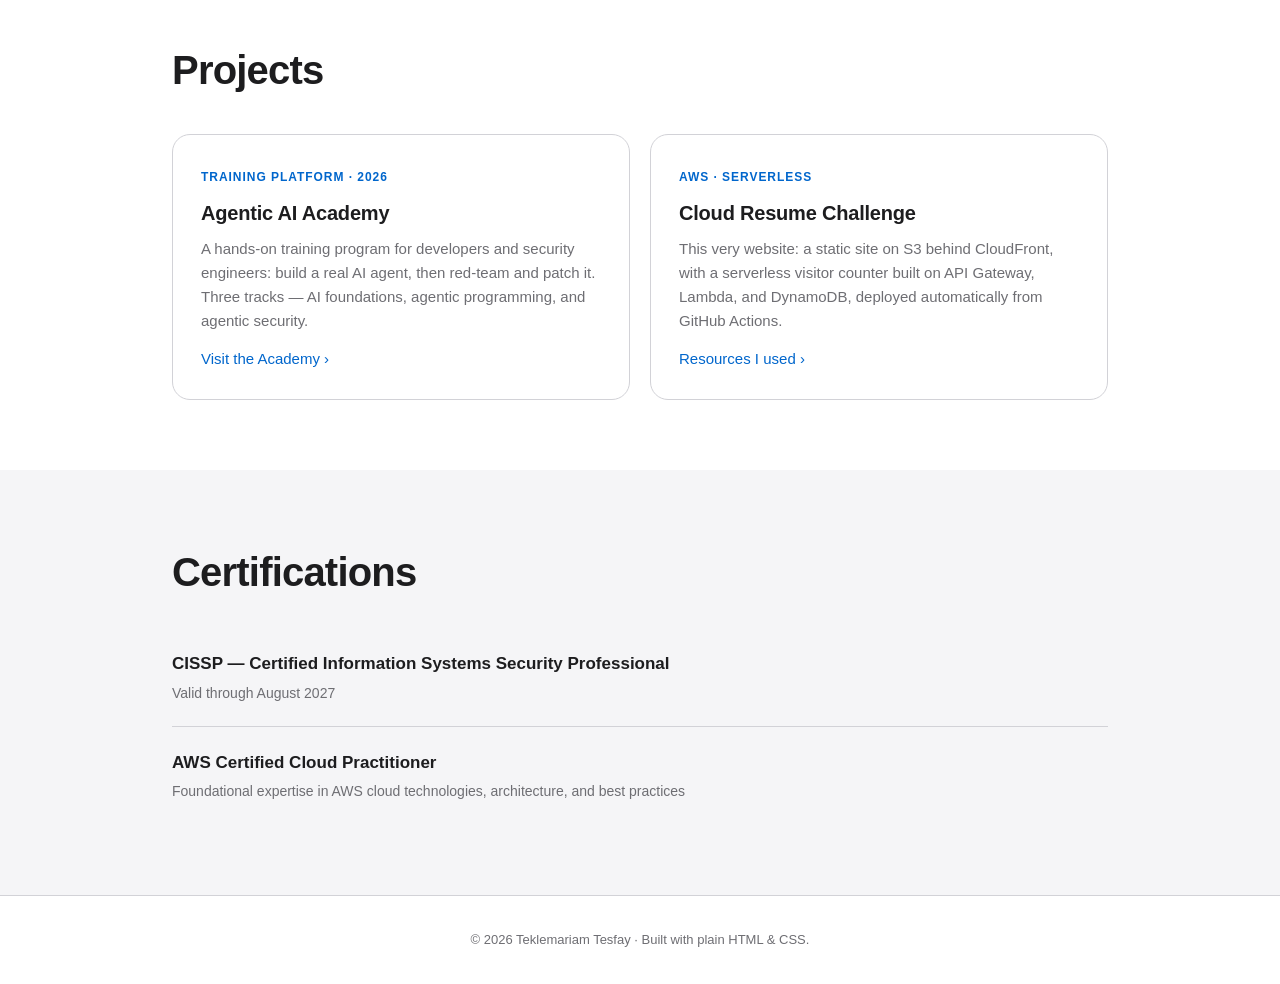
==== commit d6ca9191: "Add daily AI Skills feed page New ai-skills.html/ai-skills.json follow the same pattern as news.html" ====
--- a/academic.html
+++ b/academic.html
@@ -20,6 +20,7 @@
         <li><a href="academic.html" class="active">Work &amp; Research</a></li>
         <li><a href="interests.html">Interests</a></li>
         <li><a href="learning.html">Learning</a></li>
+        <li><a href="ai-skills.html">AI Skills</a></li>
         <li><a href="news.html">News</a></li>
       </ul>
     </div>
--- a/css/style.css
+++ b/css/style.css
@@ -375,6 +375,110 @@
   padding: 20px 0;
 }
 
+/* ---------- AI Skills feed ---------- */
+
+.subscribe-box {
+  display: flex;
+  align-items: center;
+  justify-content: space-between;
+  gap: 20px;
+  flex-wrap: wrap;
+  background: var(--card-bg);
+  border: 1px solid var(--border);
+  border-radius: var(--radius);
+  padding: 28px 32px;
+}
+
+.subscribe-box h2 {
+  font-size: 22px;
+  font-weight: 700;
+  letter-spacing: -0.01em;
+}
+
+.subscribe-box p {
+  margin-top: 4px;
+  font-size: 15px;
+  color: var(--text-secondary);
+}
+
+.subscribe-box .btn {
+  white-space: nowrap;
+}
+
+.post-card {
+  background: var(--card-bg);
+  border: 1px solid var(--border);
+  border-radius: var(--radius);
+  padding: 28px 32px;
+  margin-bottom: 20px;
+}
+
+.post-meta {
+  display: flex;
+  align-items: center;
+  gap: 12px;
+  margin-bottom: 10px;
+}
+
+.day-badge {
+  font-size: 12px;
+  font-weight: 600;
+  text-transform: uppercase;
+  letter-spacing: 0.06em;
+  color: #fff;
+  background: var(--accent);
+  border-radius: 980px;
+  padding: 4px 12px;
+}
+
+.post-title {
+  font-size: 22px;
+  font-weight: 700;
+  letter-spacing: -0.01em;
+  margin-bottom: 12px;
+}
+
+.post-body p {
+  font-size: 16px;
+  margin-bottom: 14px;
+}
+
+.post-body p:last-child {
+  margin-bottom: 0;
+}
+
+.post-footer {
+  margin-top: 20px;
+  display: flex;
+  align-items: center;
+  justify-content: space-between;
+  gap: 16px;
+  flex-wrap: wrap;
+}
+
+.post-tags {
+  display: flex;
+  gap: 8px;
+  flex-wrap: wrap;
+}
+
+.post-tags .filter-pill {
+  cursor: default;
+  pointer-events: none;
+}
+
+.copy-btn {
+  font-family: inherit;
+  cursor: pointer;
+  font-size: 14px;
+  padding: 8px 18px;
+}
+
+.copy-btn:disabled {
+  opacity: 0.7;
+  cursor: default;
+}
+
 /* ---------- Small screens ---------- */
 
 @media (max-width: 600px) {
@@ -384,4 +488,11 @@
   .hero {
     padding: 90px 22px 70px;
   }
-}
+  .subscribe-box {
+    flex-direction: column;
+    align-items: flex-start;
+  }
+  .post-card {
+    padding: 24px 20px;
+  }
+}
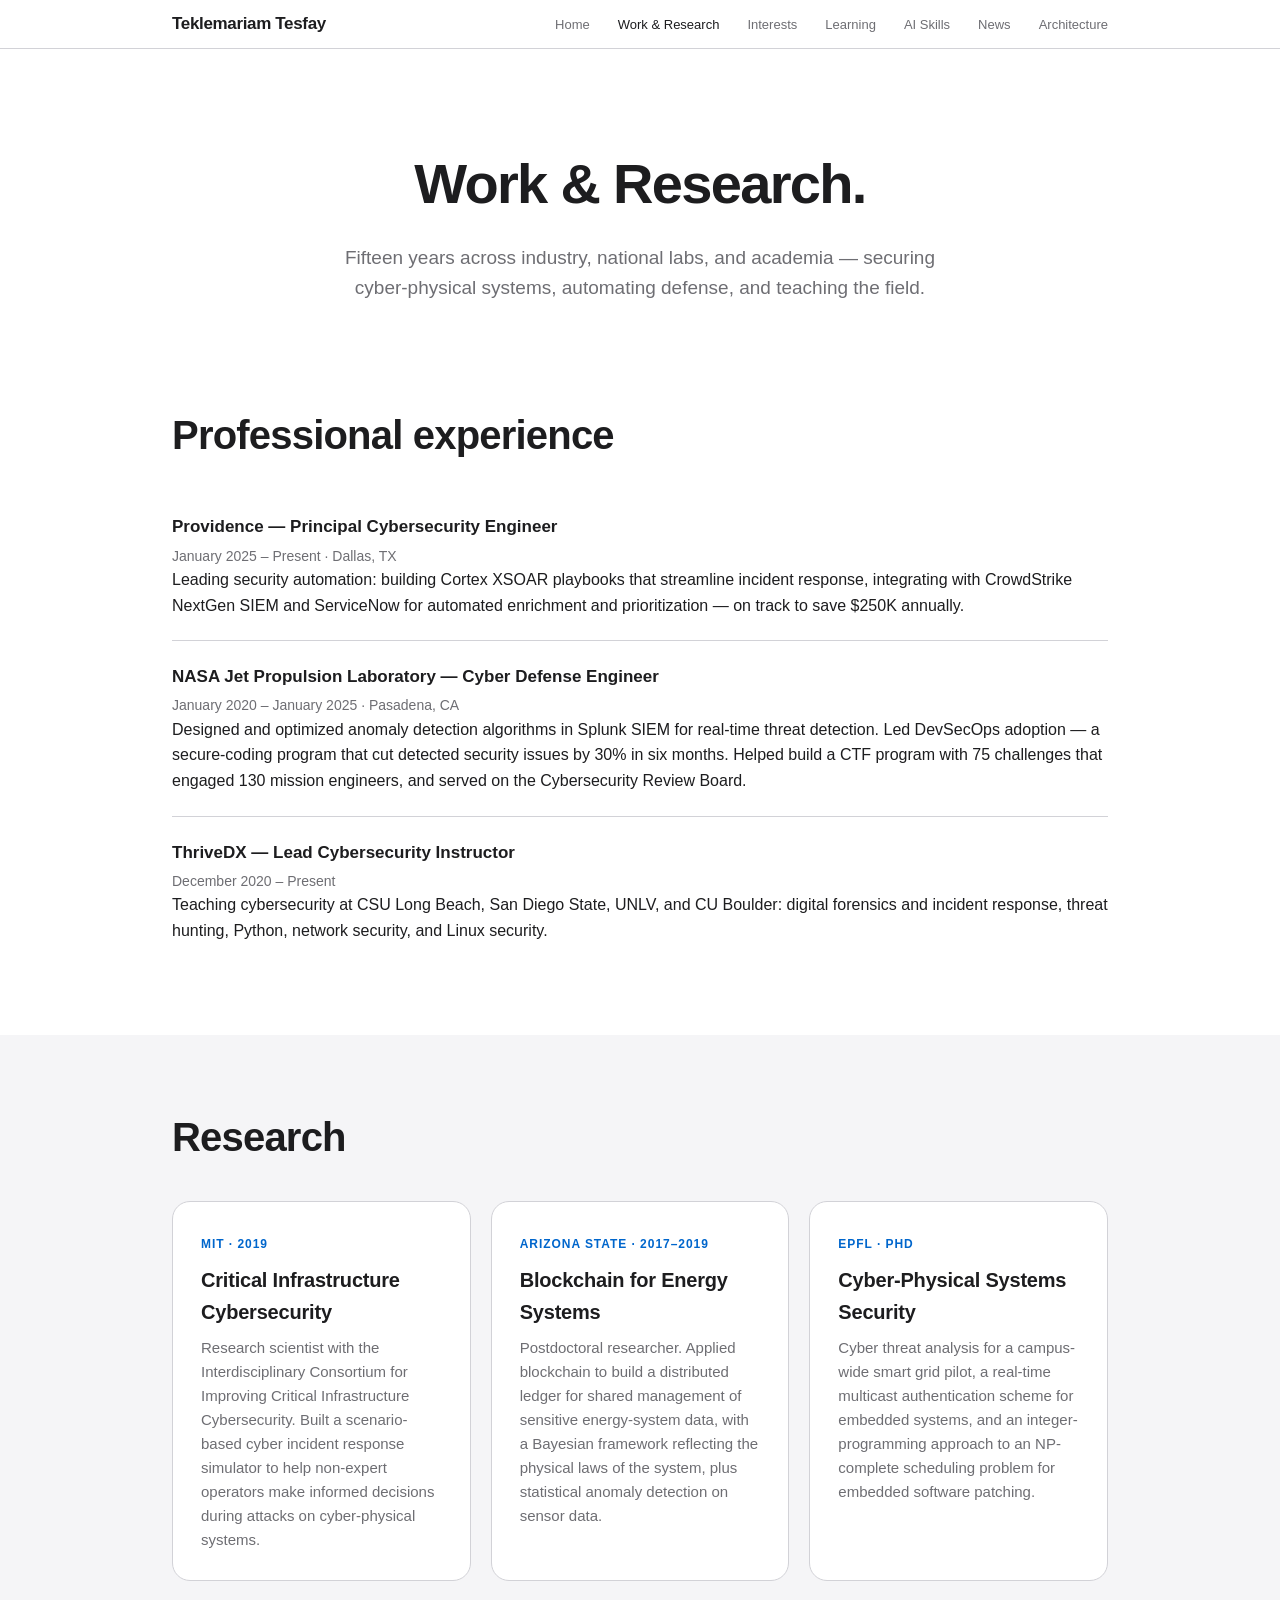
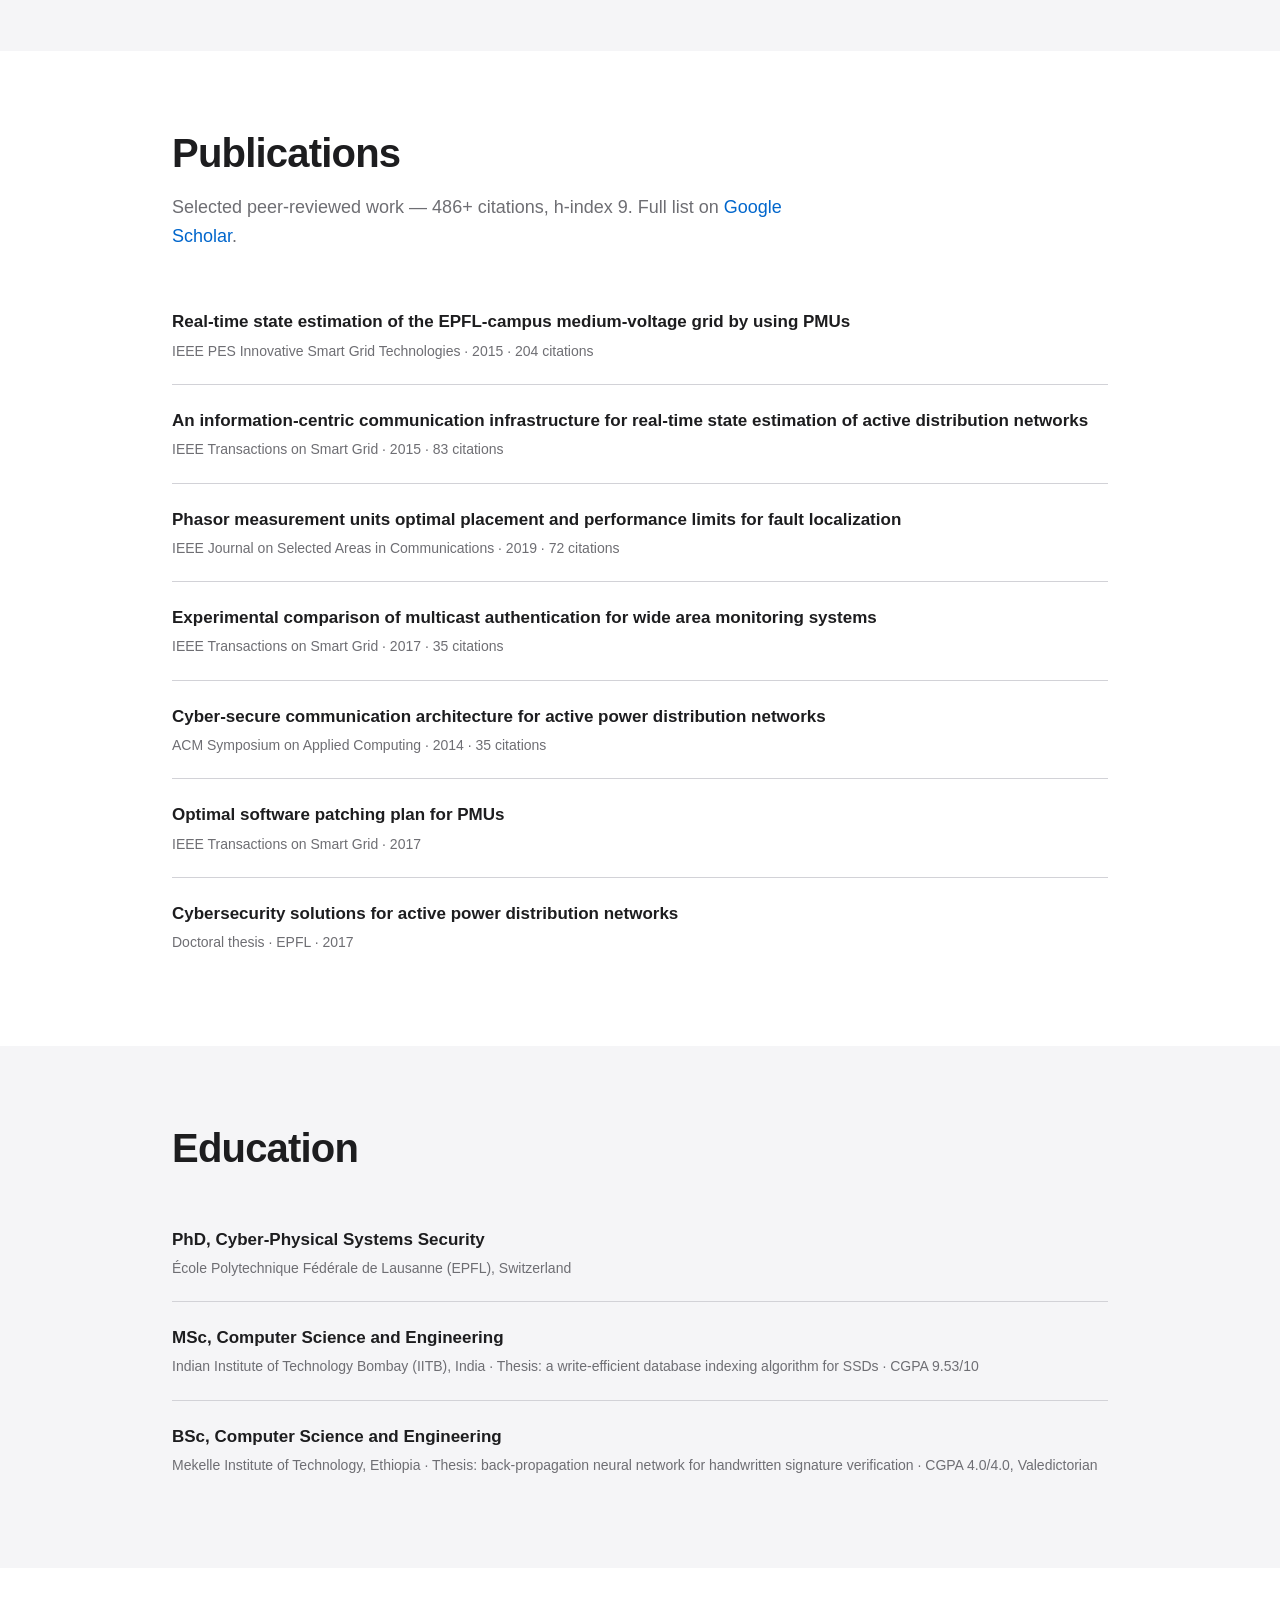
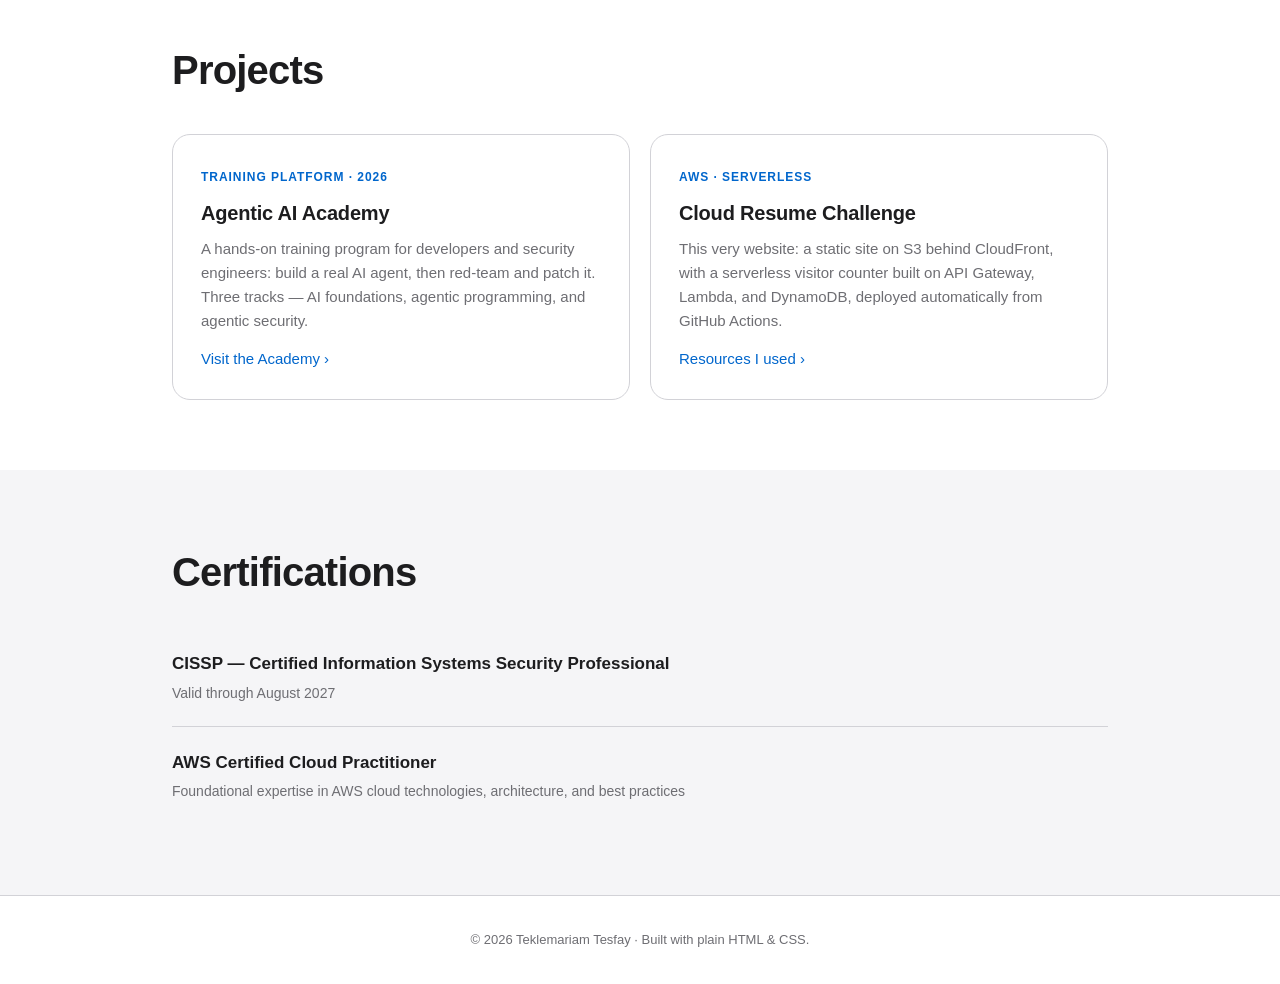
==== commit 8ac81a12: "Add architecture.html — a tutorial on how this site is built Walks through the deploy pipeline, the " ====
--- a/academic.html
+++ b/academic.html
@@ -22,6 +22,7 @@
         <li><a href="learning.html">Learning</a></li>
         <li><a href="ai-skills.html">AI Skills</a></li>
         <li><a href="news.html">News</a></li>
+        <li><a href="architecture.html">Architecture</a></li>
       </ul>
     </div>
   </nav>
--- a/css/style.css
+++ b/css/style.css
@@ -406,11 +406,19 @@
 }
 
 .post-card {
-  background: var(--card-bg);
+  background: linear-gradient(165deg, var(--card-bg) 0%, var(--bg-alt) 100%);
   border: 1px solid var(--border);
-  border-radius: var(--radius);
-  padding: 28px 32px;
-  margin-bottom: 20px;
+  border-left: 3px solid var(--accent);
+  border-radius: 20px;
+  padding: 30px 34px;
+  margin-bottom: 22px;
+  box-shadow: 0 1px 2px rgba(0, 0, 0, 0.04), 0 10px 28px rgba(0, 0, 0, 0.06);
+  transition: transform 0.25s ease, box-shadow 0.25s ease;
+}
+
+.post-card:hover {
+  transform: translateY(-3px);
+  box-shadow: 0 2px 6px rgba(0, 0, 0, 0.06), 0 18px 36px rgba(0, 0, 0, 0.1);
 }
 
 .post-meta {
@@ -425,8 +433,8 @@
   font-weight: 600;
   text-transform: uppercase;
   letter-spacing: 0.06em;
-  color: #fff;
-  background: var(--accent);
+  color: var(--accent);
+  background: color-mix(in srgb, var(--accent) 14%, transparent);
   border-radius: 980px;
   padding: 4px 12px;
 }
@@ -477,6 +485,98 @@
 .copy-btn:disabled {
   opacity: 0.7;
   cursor: default;
+}
+
+/* ---------- Architecture tutorial ---------- */
+
+.flow {
+  position: relative;
+  margin-top: 32px;
+}
+
+.flow::before {
+  content: "";
+  position: absolute;
+  left: 17px;
+  top: 6px;
+  bottom: 6px;
+  width: 1px;
+  background: var(--border);
+}
+
+.flow-step {
+  position: relative;
+  display: flex;
+  gap: 22px;
+  padding-bottom: 36px;
+}
+
+.flow-step:last-child {
+  padding-bottom: 0;
+}
+
+.flow-num {
+  flex: none;
+  width: 36px;
+  height: 36px;
+  border-radius: 50%;
+  border: 1px solid var(--border);
+  background: var(--bg);
+  display: flex;
+  align-items: center;
+  justify-content: center;
+  font-size: 14px;
+  font-weight: 600;
+  color: var(--text-secondary);
+  position: relative;
+  z-index: 1;
+}
+
+.flow-tag {
+  display: block;
+  font-size: 12px;
+  font-weight: 600;
+  text-transform: uppercase;
+  letter-spacing: 0.08em;
+  color: var(--accent);
+  margin-bottom: 4px;
+}
+
+.flow-body h3 {
+  font-size: 18px;
+  font-weight: 600;
+  letter-spacing: -0.01em;
+}
+
+.flow-body p {
+  margin-top: 8px;
+  font-size: 15px;
+  color: var(--text-secondary);
+}
+
+.flow-body p strong {
+  color: var(--text);
+}
+
+.note-box {
+  border-left: 3px solid var(--accent);
+  background: var(--bg-alt);
+  border-radius: 0 var(--radius) var(--radius) 0;
+  padding: 18px 22px;
+  margin-top: 36px;
+}
+
+.note-box p {
+  font-size: 15px;
+  color: var(--text-secondary);
+}
+
+.note-box p strong {
+  color: var(--text);
+}
+
+.note-box .flow-tag {
+  margin-bottom: 6px;
 }
 
 /* ---------- Small screens ---------- */
@@ -495,4 +595,7 @@
   .post-card {
     padding: 24px 20px;
   }
-}
+  .flow-step {
+    gap: 14px;
+  }
+}
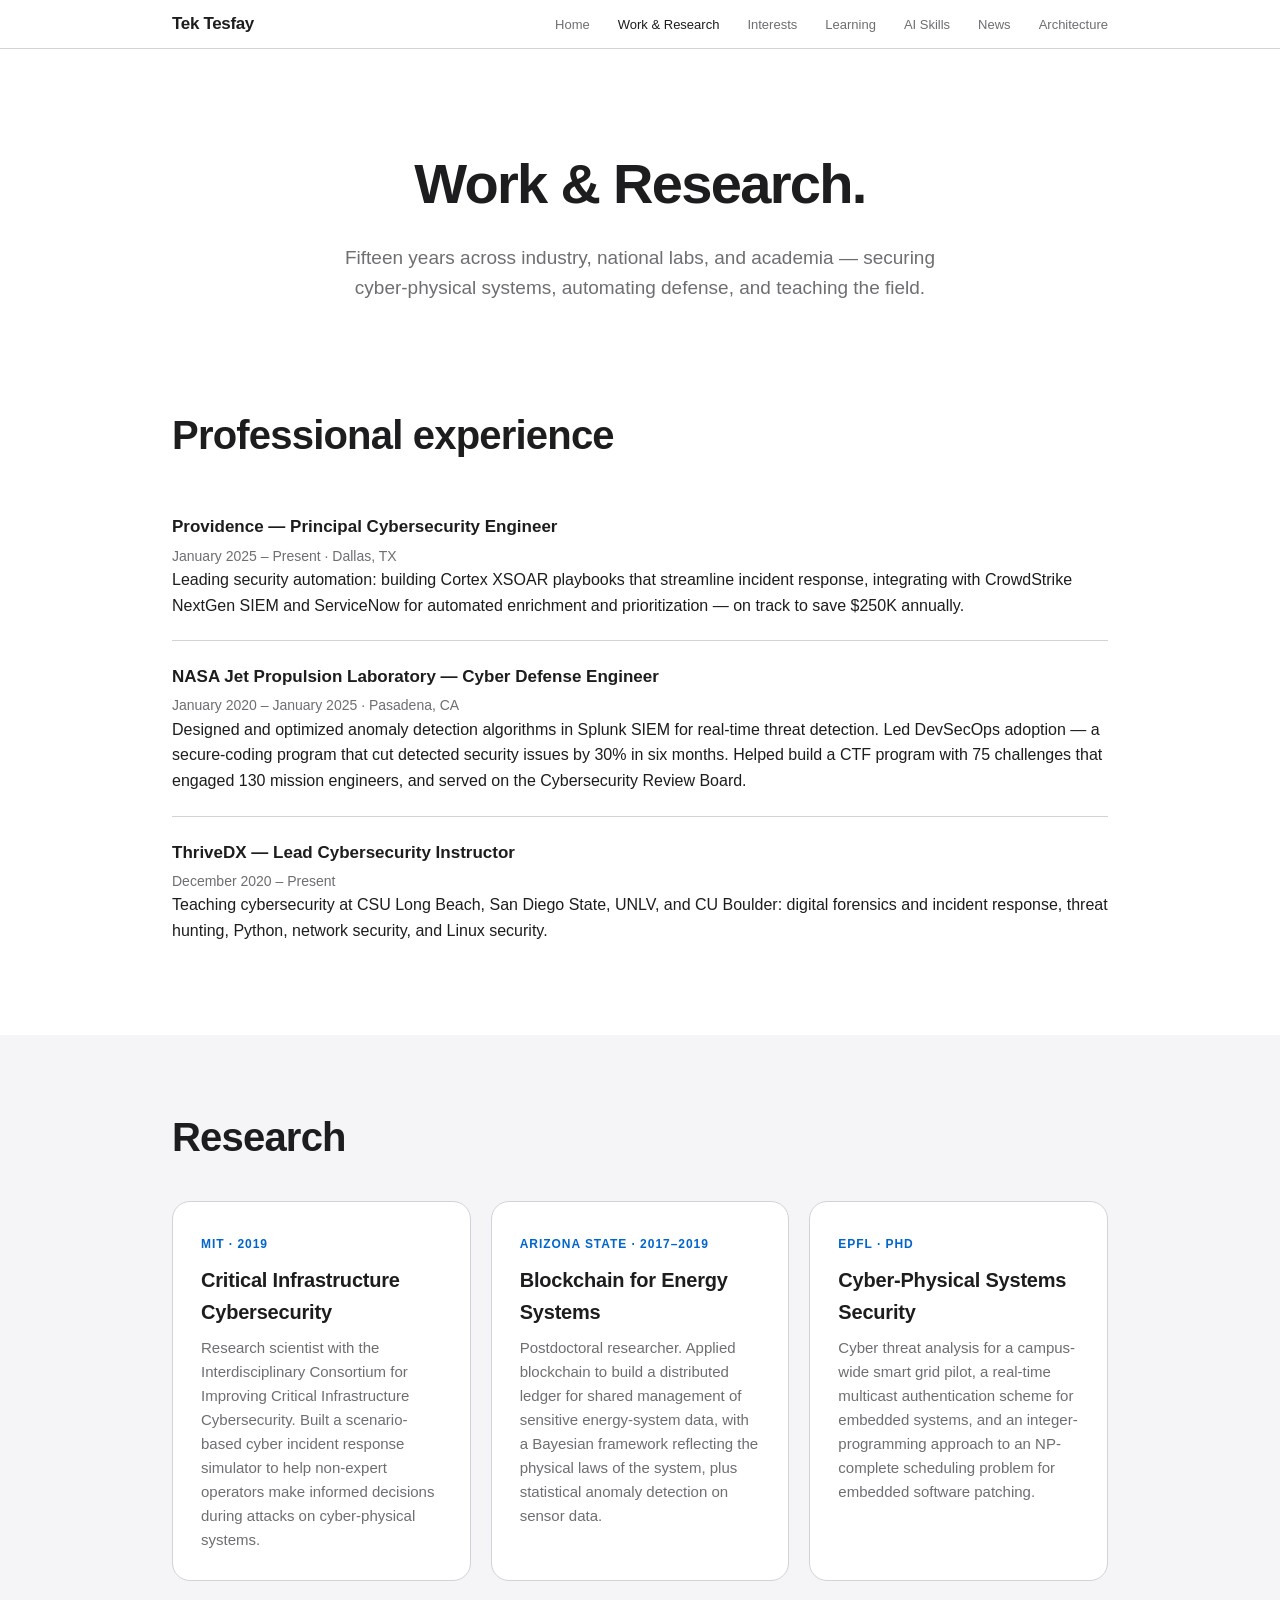
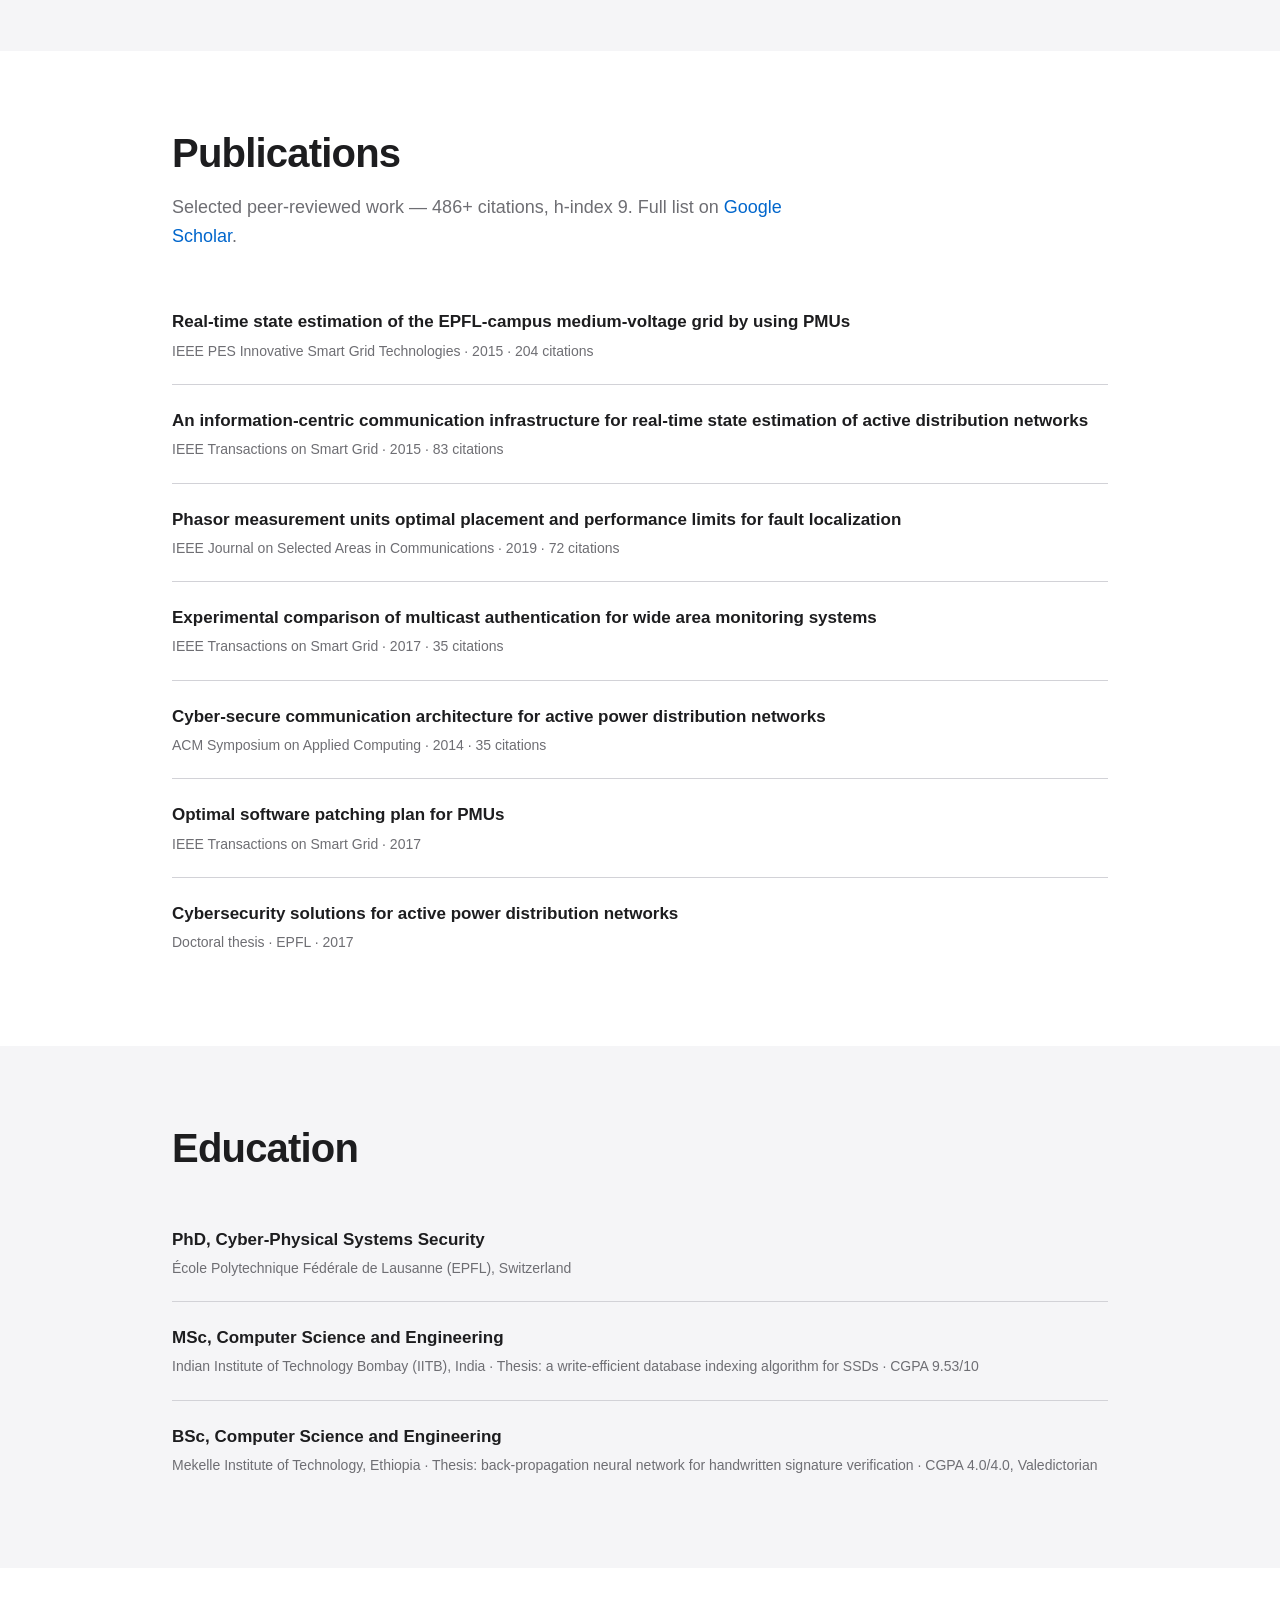
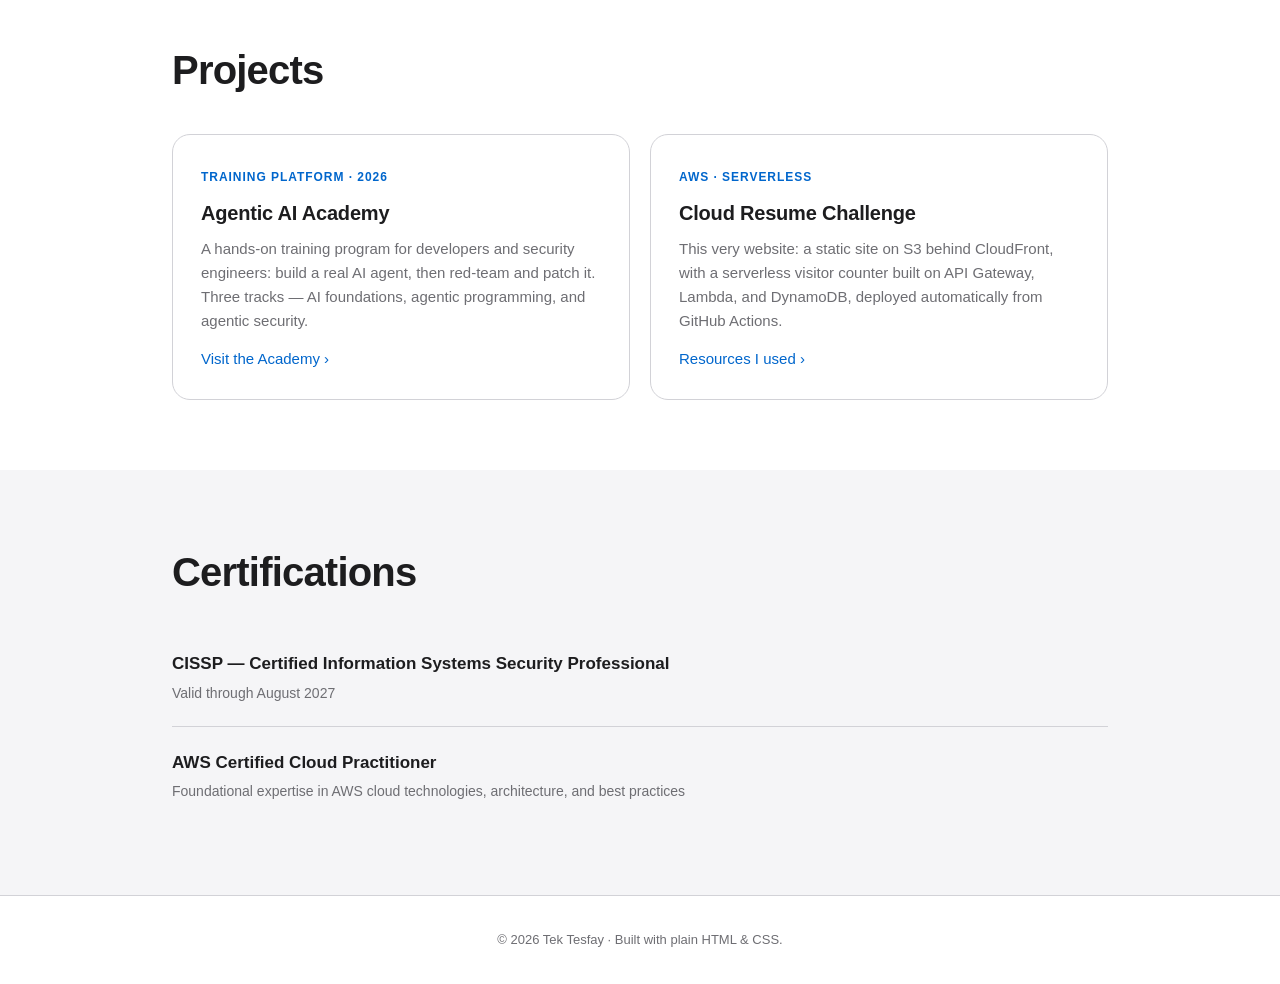
==== commit 437c7d80: "Replace Teklemariam with Tek sitewide Co-Authored-By: Claude Fable 5 <noreply@anthropic.com>" ====
--- a/academic.html
+++ b/academic.html
@@ -3,7 +3,7 @@
 <head>
   <meta charset="UTF-8" />
   <meta name="viewport" content="width=device-width, initial-scale=1.0" />
-  <title>Work &amp; Research — Teklemariam Tesfay</title>
+  <title>Work &amp; Research — Tek Tesfay</title>
   <link rel="stylesheet" href="css/style.css" />
   <link rel="icon" href="favicon.ico" sizes="any" />
   <link rel="icon" type="image/png" sizes="32x32" href="favicon-32x32.png" />
@@ -14,7 +14,7 @@
 
   <nav>
     <div class="nav-inner">
-      <a class="nav-name" href="index.html">Teklemariam Tesfay</a>
+      <a class="nav-name" href="index.html">Tek Tesfay</a>
       <ul class="nav-links">
         <li><a href="index.html">Home</a></li>
         <li><a href="academic.html" class="active">Work &amp; Research</a></li>
@@ -193,7 +193,7 @@
   </section>
 
   <footer>
-    <p>© 2026 Teklemariam Tesfay · Built with plain HTML &amp; CSS.</p>
+    <p>© 2026 Tek Tesfay · Built with plain HTML &amp; CSS.</p>
   </footer>
 
 </body>
--- a/css/style.css
+++ b/css/style.css
@@ -579,6 +579,34 @@
   margin-bottom: 6px;
 }
 
+.diagram-fig {
+  margin: 28px 0 8px;
+  overflow-x: auto;
+  border: 1px solid var(--border);
+  border-radius: var(--radius);
+  padding: 20px;
+  background: var(--bg);
+}
+
+.diagram-fig img {
+  display: block;
+  min-width: 480px;
+  margin: 0 auto;
+}
+
+.diagram-fig img.dark {
+  display: none;
+}
+
+@media (prefers-color-scheme: dark) {
+  .diagram-fig img.light {
+    display: none;
+  }
+  .diagram-fig img.dark {
+    display: block;
+  }
+}
+
 /* ---------- Small screens ---------- */
 
 @media (max-width: 600px) {
